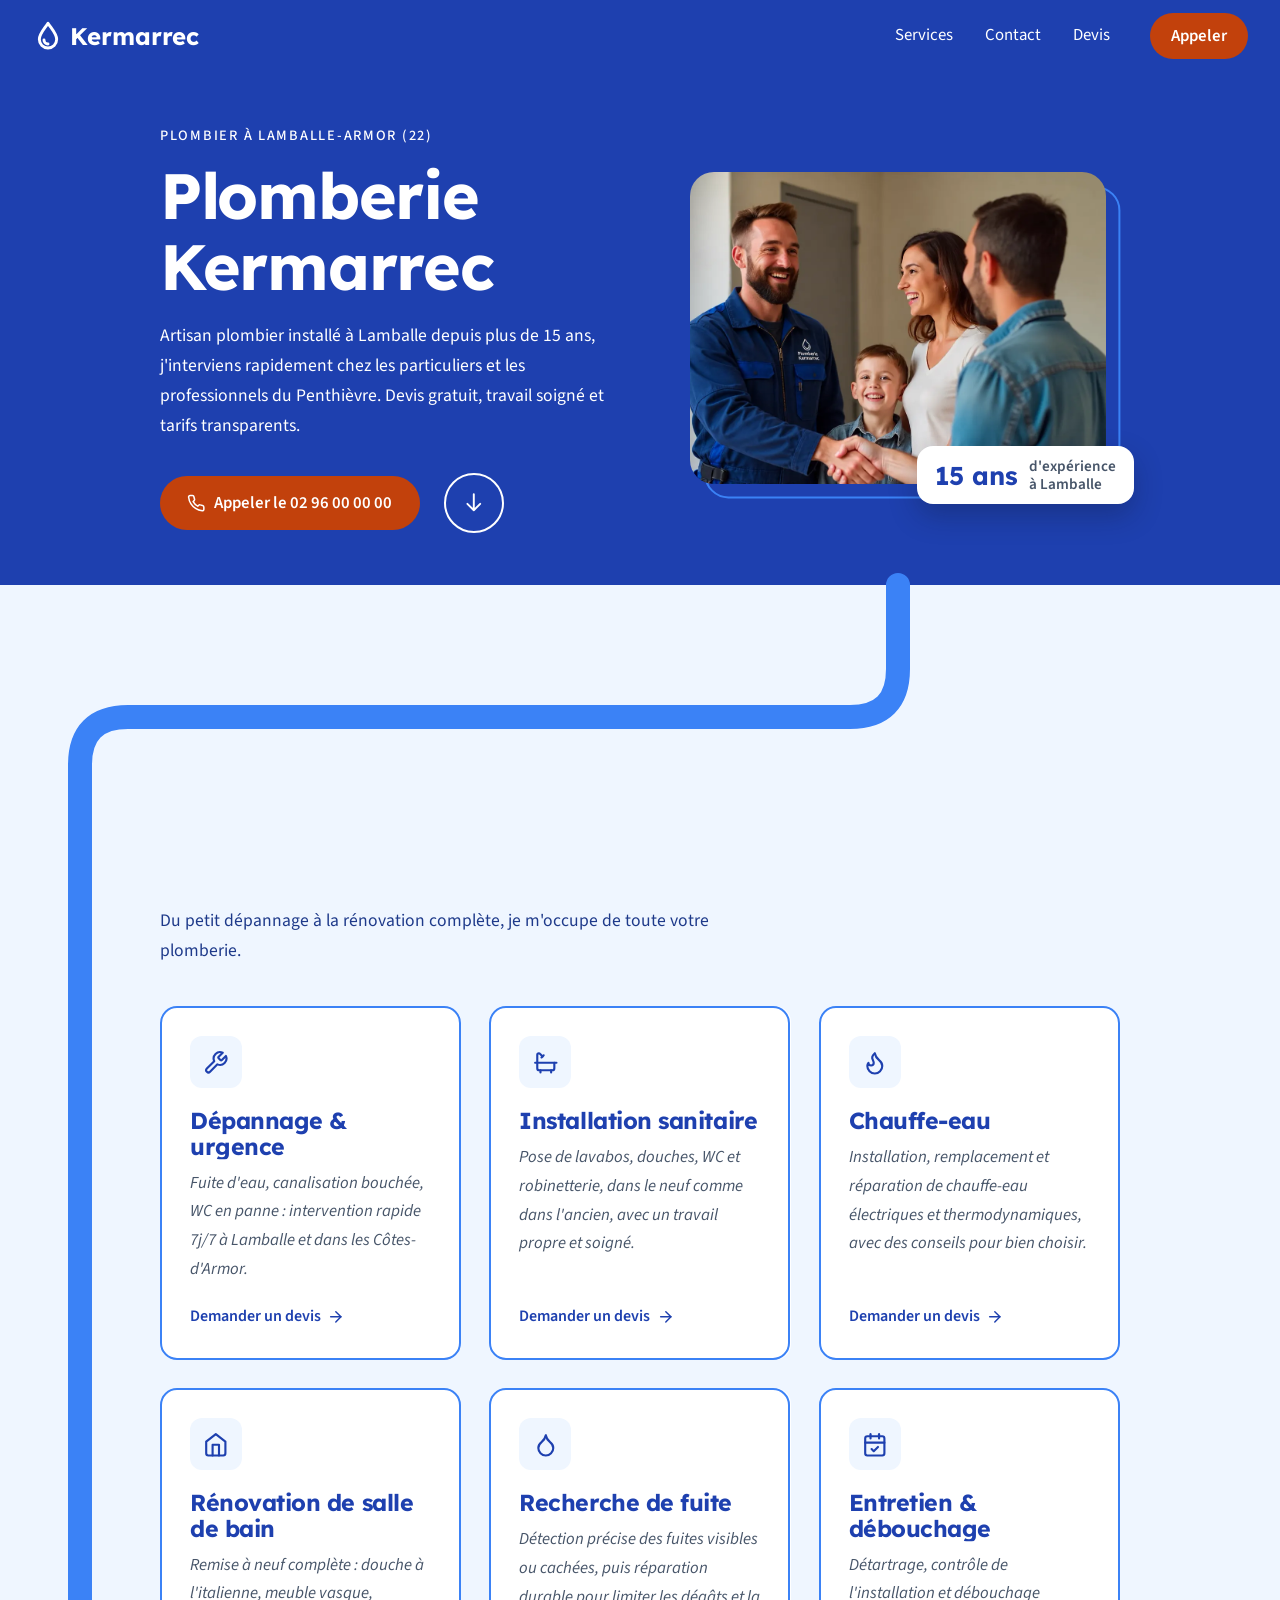
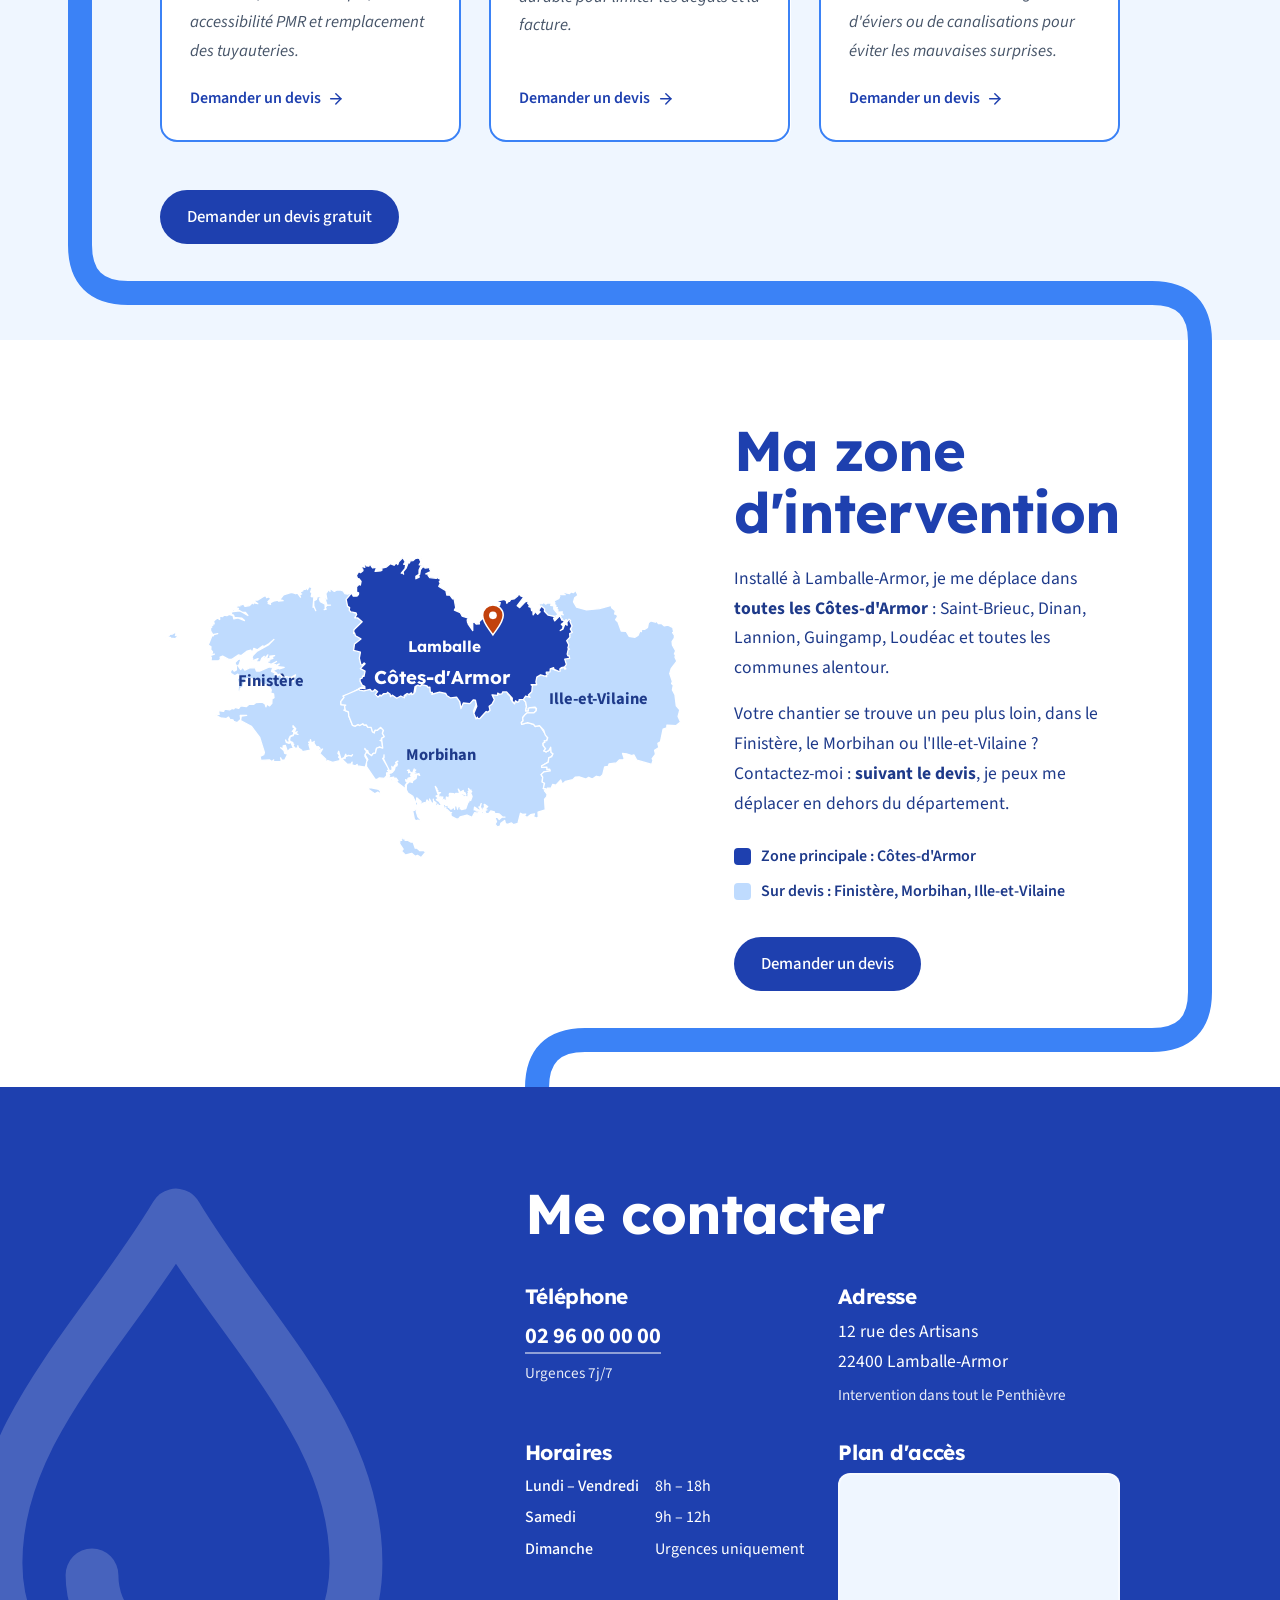
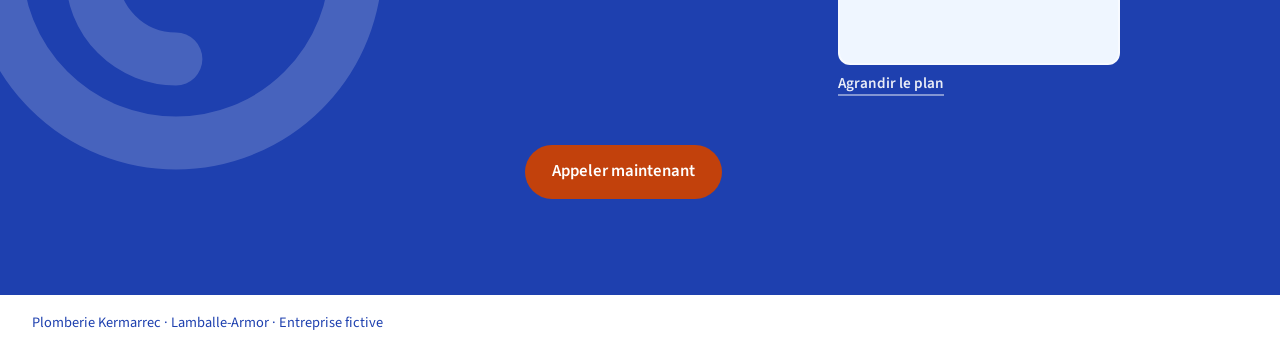
==== index.html @ 1a2b1b9b "Six services de plomberie avec icônes et icône téléphone sur le bouton d'appel - Cartes : icône, tit" ====
<!DOCTYPE html>
<html lang="fr">
<head>
  <meta charset="UTF-8">
  <meta name="viewport" content="width=device-width, initial-scale=1.0">
  <title>Plomberie Kermarrec – Plombier à Lamballe</title>
  <meta name="description" content="Plomberie Kermarrec, votre plombier à Lamballe : dépannage, installation sanitaire et chauffe-eau.">
  <link rel="preconnect" href="https://fonts.googleapis.com">
  <link rel="preconnect" href="https://fonts.gstatic.com" crossorigin>
  <link rel="stylesheet" href="https://fonts.googleapis.com/css2?family=Lexend:wght@500;600;700&family=Source+Sans+3:ital,wght@0,400;0,500;0,600;0,700;1,400&display=swap">
  <link rel="stylesheet" href="style.css">
  <script src="script.js" defer></script>
</head>
<body>
  <header class="topbar">
    <a class="brand" href="#top" aria-label="Plomberie Kermarrec, retour en haut">
      <svg class="brand__icon" viewBox="0 0 24 24" aria-hidden="true">
        <path d="M12 2.5C9 7 5.5 10.5 5.5 14.5a6.5 6.5 0 0 0 13 0C18.5 10.5 15 7 12 2.5Z"/>
        <path d="M9 15a3 3 0 0 0 3 3"/>
      </svg>
      Kermarrec
    </a>
    <nav class="topbar__nav" aria-label="Navigation principale">
      <a href="#services">Services</a>
      <a href="#contact">Contact</a>
      <a href="devis.html">Devis</a>
    </nav>
    <a class="pill pill--cta topbar__cta" href="tel:+33296000000">Appeler</a>
  </header>

  <section class="hero" id="top">
    <div class="hero__inner">
      <div class="hero__content">
        <p class="hero__tag">Plombier à Lamballe-Armor (22)</p>
        <h1>Plomberie Kermarrec</h1>
        <p class="hero__intro">
          Artisan plombier installé à Lamballe depuis plus de 15 ans, j'interviens
          rapidement chez les particuliers et les professionnels du Penthièvre.
          Devis gratuit, travail soigné et tarifs transparents.
        </p>
        <div class="hero__actions">
          <a class="pill pill--cta pill--icon" href="tel:+33296000000"><svg viewBox="0 0 24 24" aria-hidden="true"><path d="M22 16.9v3a2 2 0 0 1-2.2 2 19.8 19.8 0 0 1-8.6-3.1 19.5 19.5 0 0 1-6-6A19.8 19.8 0 0 1 2.1 4.2 2 2 0 0 1 4.1 2h3a2 2 0 0 1 2 1.7c.1 1 .4 1.9.7 2.8a2 2 0 0 1-.5 2.1L8 9.9a16 16 0 0 0 6 6l1.3-1.3a2 2 0 0 1 2.1-.4c.9.3 1.8.6 2.8.7a2 2 0 0 1 1.7 2Z"/></svg>Appeler le 02 96 00 00 00</a>
          <a class="hero__arrow" href="#services" aria-label="Voir mes services">
            <svg viewBox="0 0 24 24" aria-hidden="true"><path d="M12 4v15M6 13l6 6 6-6"/></svg>
          </a>
        </div>
      </div>
      <figure class="hero__photo">
        <picture>
          <source srcset="images/plombier-clients.webp" type="image/webp">
          <img src="images/plombier-clients.jpg" width="1200" height="808"
               alt="Le plombier de Plomberie Kermarrec serre la main d'un client, entouré de sa famille souriante">
        </picture>
        <figcaption class="hero__badge">
          <strong>15 ans</strong>
          <span>d'expérience<br>à Lamballe</span>
        </figcaption>
      </figure>
    </div>
  </section>

  <main>
    <section class="services" id="services">
      <svg class="pipe" viewBox="0 0 960 220" aria-hidden="true">
        <path d="M800 0 V120 Q800 170 750 170 H190 Q140 170 140 220"/>
      </svg>
      <div class="services__inner">
        <h2>Mes services</h2>
        <p class="services__intro">
          Du petit dépannage à la rénovation complète, je m'occupe de toute votre plomberie.
        </p>
        <ul class="services__list">
          <li class="card">
            <span class="card__icon"><svg viewBox="0 0 24 24" aria-hidden="true"><path d="M14.7 6.3a1 1 0 0 0 0 1.4l1.6 1.6a1 1 0 0 0 1.4 0l3.77-3.77a6 6 0 0 1-7.94 7.94l-6.91 6.91a2.12 2.12 0 0 1-3-3l6.91-6.91a6 6 0 0 1 7.94-7.94l-3.76 3.76z"/></svg></span>
            <h3>Dépannage &amp; urgence</h3>
            <p>Fuite d'eau, canalisation bouchée, WC en panne : intervention rapide 7j/7 à Lamballe et dans les Côtes-d'Armor.</p>
            <a class="card__link" href="devis.html" aria-label="Demander un devis pour : Dépannage &amp; urgence">Demander un devis <svg viewBox="0 0 24 24" aria-hidden="true"><path d="M5 12h14"/><path d="m12 5 7 7-7 7"/></svg></a>
          </li>
          <li class="card">
            <span class="card__icon"><svg viewBox="0 0 24 24" aria-hidden="true"><path d="M9 6 6.5 3.5a1.5 1.5 0 0 0-1-.5C4.68 3 4 3.68 4 4.5V17a2 2 0 0 0 2 2h12a2 2 0 0 0 2-2v-5"/><path d="M10 5 8 7"/><path d="M2 12h20"/><path d="M7 19v2"/><path d="M17 19v2"/></svg></span>
            <h3>Installation sanitaire</h3>
            <p>Pose de lavabos, douches, WC et robinetterie, dans le neuf comme dans l'ancien, avec un travail propre et soigné.</p>
            <a class="card__link" href="devis.html" aria-label="Demander un devis pour : Installation sanitaire">Demander un devis <svg viewBox="0 0 24 24" aria-hidden="true"><path d="M5 12h14"/><path d="m12 5 7 7-7 7"/></svg></a>
          </li>
          <li class="card">
            <span class="card__icon"><svg viewBox="0 0 24 24" aria-hidden="true"><path d="M8.5 14.5A2.5 2.5 0 0 0 11 12c0-1.38-.5-2-1-3-1.07-2.14-.22-4.05 2-6 .5 2.5 2 4.9 4 6.5 2 1.6 3 3.5 3 5.5a7 7 0 1 1-14 0c0-1.15.43-2.29 1-3a2.5 2.5 0 0 0 2.5 2.5z"/></svg></span>
            <h3>Chauffe-eau</h3>
            <p>Installation, remplacement et réparation de chauffe-eau électriques et thermodynamiques, avec des conseils pour bien choisir.</p>
            <a class="card__link" href="devis.html" aria-label="Demander un devis pour : Chauffe-eau">Demander un devis <svg viewBox="0 0 24 24" aria-hidden="true"><path d="M5 12h14"/><path d="m12 5 7 7-7 7"/></svg></a>
          </li>
          <li class="card">
            <span class="card__icon"><svg viewBox="0 0 24 24" aria-hidden="true"><path d="m3 9 9-7 9 7v11a2 2 0 0 1-2 2H5a2 2 0 0 1-2-2z"/><path d="M9 22V12h6v10"/></svg></span>
            <h3>Rénovation de salle de bain</h3>
            <p>Remise à neuf complète : douche à l'italienne, meuble vasque, accessibilité PMR et remplacement des tuyauteries.</p>
            <a class="card__link" href="devis.html" aria-label="Demander un devis pour : Rénovation de salle de bain">Demander un devis <svg viewBox="0 0 24 24" aria-hidden="true"><path d="M5 12h14"/><path d="m12 5 7 7-7 7"/></svg></a>
          </li>
          <li class="card">
            <span class="card__icon"><svg viewBox="0 0 24 24" aria-hidden="true"><path d="M12 22a7 7 0 0 0 7-7c0-2-1-3.9-3-5.5s-3.5-4-4-6.5c-.5 2.5-2 4.9-4 6.5C6 11.1 5 13 5 15a7 7 0 0 0 7 7z"/></svg></span>
            <h3>Recherche de fuite</h3>
            <p>Détection précise des fuites visibles ou cachées, puis réparation durable pour limiter les dégâts et la facture.</p>
            <a class="card__link" href="devis.html" aria-label="Demander un devis pour : Recherche de fuite">Demander un devis <svg viewBox="0 0 24 24" aria-hidden="true"><path d="M5 12h14"/><path d="m12 5 7 7-7 7"/></svg></a>
          </li>
          <li class="card">
            <span class="card__icon"><svg viewBox="0 0 24 24" aria-hidden="true"><rect x="3" y="4" width="18" height="18" rx="2"/><path d="M8 2v4"/><path d="M16 2v4"/><path d="M3 10h18"/><path d="m9 16 2 2 4-4"/></svg></span>
            <h3>Entretien &amp; débouchage</h3>
            <p>Détartrage, contrôle de l'installation et débouchage d'éviers ou de canalisations pour éviter les mauvaises surprises.</p>
            <a class="card__link" href="devis.html" aria-label="Demander un devis pour : Entretien &amp; débouchage">Demander un devis <svg viewBox="0 0 24 24" aria-hidden="true"><path d="M5 12h14"/><path d="m12 5 7 7-7 7"/></svg></a>
          </li>
        </ul>
        <a class="pill pill--blue" href="devis.html">Demander un devis gratuit</a>
      </div>
    </section>

    <section class="zone" id="zone">
      <div class="zone__inner">
        <div class="zone__text">
          <h2>Ma zone d'intervention</h2>
          <p>
            Installé à Lamballe-Armor, je me déplace dans <strong>toutes les Côtes-d'Armor</strong> :
            Saint-Brieuc, Dinan, Lannion, Guingamp, Loudéac et toutes les communes alentour.
          </p>
          <p>
            Votre chantier se trouve un peu plus loin, dans le Finistère, le Morbihan ou
            l'Ille-et-Vilaine ? Contactez-moi : <strong>suivant le devis</strong>, je peux me déplacer
            en dehors du département.
          </p>
          <ul class="zone__legend">
            <li><span class="zone__swatch zone__swatch--main" aria-hidden="true"></span>Zone principale : Côtes-d'Armor</li>
            <li><span class="zone__swatch zone__swatch--quote" aria-hidden="true"></span>Sur devis : Finistère, Morbihan, Ille-et-Vilaine</li>
          </ul>
          <a class="pill pill--blue" href="devis.html">Demander un devis</a>
        </div>

        <!-- Contours : IGN ADMIN EXPRESS via france-geojson (Licence Ouverte), simplifiés -->
        <svg class="zone__map" viewBox="0 0 1020 609" role="img" aria-labelledby="zone-map-title">
          <title id="zone-map-title">Carte de la Bretagne : les Côtes-d'Armor, zone d'intervention principale, sont mises en avant ; Lamballe est indiquée.</title>
          <path class="zone__dep zone__dep--29" d="M369.1,97.7L367.5,100.7L370.3,113.0L374.1,115.4L373.6,120.6L376.4,123.6L386.2,125.4L387.3,128.5L383.8,134.7L387.9,136.2L390.4,134.3L397.7,142.0L382.3,157.0L381.6,163.7L383.4,163.2L385.1,168.5L395.4,174.4L383.3,183.9L381.6,196.0L394.5,199.4L392.4,210.7L395.3,222.6L397.8,223.8L401.5,219.6L403.2,221.2L394.4,230.3L403.2,235.0L401.2,245.0L399.0,244.1L397.4,248.6L394.1,249.1L393.7,254.0L398.1,262.0L402.6,263.6L403.0,268.2L391.5,268.0L370.9,280.1L355.4,285.3L357.1,287.7L350.8,296.1L351.2,301.9L360.4,303.0L358.1,305.5L359.5,312.0L357.1,312.7L365.6,315.9L366.2,323.4L373.7,342.3L378.6,343.6L384.2,340.5L387.3,342.6L393.5,339.1L396.5,341.9L400.2,341.1L402.9,345.6L409.7,346.1L412.2,354.4L415.6,356.7L417.1,351.7L421.1,352.0L428.3,346.0L433.6,352.1L431.5,357.6L435.1,363.7L433.6,366.8L429.8,367.5L430.5,371.1L427.3,371.3L430.6,372.5L432.2,386.5L425.9,384.5L420.2,386.6L418.0,396.3L413.7,396.7L411.4,400.7L404.8,398.0L403.0,391.8L397.5,389.0L397.5,386.8L401.0,393.6L397.5,401.8L402.5,410.0L398.3,423.1L383.0,421.0L382.5,418.0L379.2,420.7L372.3,418.8L372.8,413.7L370.8,417.1L363.8,418.0L353.7,408.4L357.3,404.8L359.0,406.6L359.9,402.7L366.1,400.7L371.4,402.0L373.5,399.3L370.9,401.6L365.8,400.3L361.5,402.3L360.3,398.3L358.1,404.2L351.3,408.3L346.6,392.5L345.2,396.6L348.1,400.0L346.6,404.3L349.2,406.2L349.0,410.5L334.8,414.2L325.6,410.4L321.4,413.4L321.7,408.1L310.1,396.6L315.4,388.1L308.5,391.3L306.0,389.1L310.5,386.9L307.4,383.5L303.3,383.9L298.6,376.7L299.2,373.2L297.6,375.4L293.0,375.2L292.0,369.8L291.1,375.2L288.3,374.8L291.2,377.2L288.9,379.5L292.0,390.1L276.8,393.4L272.7,389.2L265.1,387.1L275.1,390.8L268.6,386.1L267.3,381.8L267.5,385.7L262.4,386.9L258.0,381.8L259.5,379.0L256.1,376.4L257.8,375.8L252.4,373.4L251.4,369.9L252.8,363.9L258.3,362.2L259.9,358.0L267.6,359.7L263.5,358.3L266.2,354.6L259.9,357.8L263.4,348.9L258.1,343.0L258.1,345.9L262.0,347.7L256.8,354.0L259.2,354.3L259.6,360.0L252.3,363.7L249.9,369.4L251.2,374.2L246.3,374.9L243.7,370.7L245.0,375.2L250.5,377.2L252.4,374.7L254.8,376.9L259.0,387.1L252.3,388.0L245.3,395.2L246.4,390.6L243.1,380.9L239.0,381.9L238.5,388.3L234.2,385.6L240.5,390.9L242.0,396.5L247.9,398.1L242.1,409.5L236.1,409.5L233.9,405.2L235.5,410.9L233.3,412.5L219.3,412.8L220.5,409.3L217.2,412.5L212.1,409.2L195.7,410.3L194.2,402.3L201.1,399.1L202.6,395.0L193.5,365.7L177.1,343.9L156.3,332.7L157.7,324.3L168.1,323.0L155.6,323.1L156.6,330.8L149.5,337.0L142.9,334.6L141.7,331.6L135.5,330.5L133.0,326.3L128.8,329.0L117.4,327.5L106.9,322.2L114.8,321.0L113.3,313.6L123.6,315.1L125.2,310.6L135.7,312.1L139.7,309.4L143.1,310.2L145.5,307.1L152.7,309.3L156.4,304.3L167.8,305.7L173.5,300.9L181.5,301.6L185.6,298.2L198.6,297.3L203.8,300.5L205.6,306.3L207.0,300.8L212.7,304.5L217.0,299.6L217.3,291.1L221.2,288.5L220.3,281.0L214.8,279.5L215.9,273.2L209.8,263.0L197.0,262.5L194.8,257.6L183.3,253.7L180.0,255.5L181.6,253.5L174.0,250.1L164.8,253.3L166.4,257.3L162.5,260.4L160.9,267.2L155.5,271.4L155.0,275.9L151.3,275.3L152.6,261.3L150.4,253.4L147.9,252.9L154.3,249.7L154.7,246.5L151.1,242.9L145.2,246.0L137.9,241.9L135.3,245.0L137.3,238.1L133.9,235.0L138.2,235.3L140.6,232.8L143.9,237.1L148.3,234.6L148.2,226.6L145.2,221.0L151.8,214.2L157.4,213.0L153.6,224.6L150.8,226.0L156.6,233.9L165.4,224.0L160.9,229.8L164.6,235.0L174.7,230.1L184.8,230.6L187.1,236.8L193.0,237.1L212.0,229.0L220.4,229.5L222.1,233.7L218.0,232.1L216.4,237.4L224.5,241.3L221.9,243.6L224.7,242.8L227.3,246.3L233.7,243.2L235.9,249.1L235.2,247.4L247.4,248.1L253.6,251.2L258.9,248.2L258.1,257.7L263.0,244.2L253.8,249.3L236.9,246.6L233.9,242.2L228.1,244.6L226.2,240.7L218.7,236.1L229.7,231.1L231.7,232.6L241.0,229.8L228.6,228.2L228.0,225.3L231.5,223.1L227.0,224.8L226.5,228.4L224.4,224.6L218.1,223.5L226.1,218.3L215.4,223.9L211.4,221.8L205.7,223.3L209.3,219.8L208.2,218.3L213.1,216.9L209.4,215.4L217.6,212.7L219.1,211.8L215.5,209.8L222.3,206.9L213.2,207.9L213.8,211.8L206.4,214.0L209.2,205.5L202.5,212.7L200.2,211.7L202.4,208.2L197.6,211.8L194.8,218.8L185.8,219.3L190.2,212.7L175.6,218.2L179.9,213.1L178.5,210.1L180.5,206.3L187.7,198.8L211.2,185.5L221.0,175.4L210.3,184.6L202.3,189.2L199.0,188.2L189.1,195.5L182.0,192.7L180.4,198.1L176.5,198.4L176.2,196.3L169.1,198.1L157.2,207.1L152.5,205.5L138.9,214.3L134.2,214.4L121.5,207.9L116.7,209.8L117.3,214.0L114.0,216.9L98.9,217.1L99.7,210.8L97.2,206.8L105.6,204.2L95.8,205.8L96.0,203.9L99.9,204.5L102.0,199.7L98.4,195.5L98.9,189.8L93.6,186.4L101.1,167.5L103.1,168.6L104.5,166.0L112.0,164.3L102.4,166.2L98.4,159.5L97.9,153.7L100.6,151.4L98.0,149.5L102.7,147.8L102.6,142.9L105.1,145.3L103.9,139.5L111.2,133.9L115.8,136.8L115.7,130.0L121.5,131.1L123.9,128.5L129.7,129.3L134.2,126.8L141.8,129.5L143.3,135.7L151.4,133.7L163.9,138.8L158.9,134.3L144.3,132.8L142.7,128.5L138.0,127.0L141.4,116.2L144.5,118.4L142.1,121.6L154.7,119.8L170.5,129.0L165.4,122.8L160.5,123.2L150.6,117.7L152.2,115.1L148.7,115.9L149.4,109.9L155.1,110.3L154.6,105.9L157.9,108.6L161.9,106.7L164.9,111.5L173.7,109.7L179.6,104.1L181.2,106.3L181.4,104.0L189.8,106.1L180.6,99.3L190.0,99.0L201.6,91.4L206.5,91.1L206.7,94.5L210.7,92.8L215.2,96.7L209.3,102.3L211.7,103.3L209.8,105.4L214.5,107.3L213.5,104.5L219.9,101.2L232.1,98.9L229.8,101.2L238.9,100.2L232.6,98.1L239.6,89.1L255.1,84.0L263.5,86.8L266.8,85.4L272.6,93.4L270.4,88.9L274.9,87.3L272.7,87.4L272.7,82.6L276.8,81.4L278.1,77.8L282.6,78.3L284.8,73.3L286.2,78.6L289.1,73.1L294.9,74.9L292.3,83.2L294.9,85.9L293.4,92.2L298.6,92.8L297.0,113.0L298.9,112.7L302.2,119.6L298.4,110.7L298.3,100.9L303.4,98.1L305.4,91.7L312.9,93.4L309.2,97.1L311.3,102.3L320.2,107.3L320.8,115.8L318.5,117.7L322.5,116.7L320.5,113.9L323.8,109.4L330.9,108.8L323.9,108.6L319.3,93.6L321.5,92.4L323.7,97.3L321.8,86.7L327.5,78.5L329.9,82.4L329.9,76.2L338.2,82.3L343.2,79.5L351.0,79.6L355.1,81.1L358.9,86.5L364.0,87.7L373.0,84.3L370.2,89.2L373.9,92.5L369.1,97.7ZM19.1,178.6L15.6,177.6L21.7,173.5L20.1,171.3L10.0,172.9L18.0,168.0L18.1,165.7L24.3,165.1L27.9,162.0L31.8,164.1L29.8,167.5L35.5,169.7L28.8,174.1L24.7,173.3L19.1,178.6Z"/>
          <path class="zone__dep zone__dep--56" d="M426.7,474.9L422.5,471.8L416.8,474.9L404.9,466.6L404.7,463.5L407.6,462.8L424.7,466.6L428.3,470.5L426.7,474.9ZM471.8,582.5L465.0,572.1L465.3,565.1L469.0,565.3L467.5,563.8L469.6,559.3L471.9,562.3L475.6,562.2L475.7,565.5L480.3,564.9L487.3,568.8L490.8,567.6L495.3,580.6L498.9,580.6L504.5,585.5L510.8,584.7L515.4,588.1L506.6,598.9L499.6,594.6L495.1,596.2L488.3,590.5L476.0,593.9L468.7,586.2L471.8,582.5ZM392.0,269.5L398.9,272.4L412.8,269.4L415.0,272.5L419.1,272.6L422.7,270.1L426.8,273.6L422.6,278.0L423.1,280.5L427.7,284.1L431.4,280.0L433.5,281.9L437.9,277.5L444.1,277.2L445.5,274.9L450.5,278.6L451.2,282.9L454.4,280.3L462.9,286.1L470.5,281.9L477.2,285.2L476.9,280.9L482.5,277.2L486.4,279.3L490.6,276.0L491.3,279.4L495.1,277.5L497.4,264.2L502.5,261.4L507.0,263.5L510.0,260.4L519.9,262.9L522.0,265.9L525.3,265.1L526.1,274.5L530.0,275.0L529.0,278.6L543.5,274.7L555.2,277.2L557.5,281.5L564.6,285.6L575.6,283.9L581.8,293.1L583.9,305.6L588.3,295.1L600.7,296.2L607.4,289.1L611.1,289.6L613.7,301.4L608.2,314.2L612.4,325.1L615.0,321.7L614.9,324.1L619.1,324.7L631.4,311.2L634.4,312.5L638.6,309.0L637.0,301.4L642.2,297.5L646.8,288.9L641.7,280.2L653.1,280.6L653.1,276.6L657.0,278.9L661.5,277.5L662.4,274.2L672.8,276.1L674.6,281.1L680.6,286.1L680.3,290.9L684.7,296.6L686.7,291.0L689.8,293.7L693.5,292.2L694.8,287.8L702.5,288.7L709.5,297.2L711.2,306.0L709.3,314.1L714.6,314.0L714.2,309.4L718.1,307.6L729.8,308.3L730.0,313.9L725.6,317.9L712.7,317.8L708.0,321.9L703.6,327.4L704.6,333.4L701.2,336.6L701.7,340.1L713.4,337.1L725.0,340.3L728.3,344.4L736.4,342.8L738.2,344.6L752.3,366.3L750.4,372.0L745.6,372.5L746.9,374.7L743.2,376.9L743.6,381.5L748.2,387.2L744.8,391.9L749.2,393.8L754.7,390.7L758.1,384.6L758.9,394.9L762.6,397.4L760.0,402.9L754.3,405.4L753.4,413.6L740.3,421.0L740.8,423.8L750.8,423.1L750.9,427.8L756.3,427.3L757.3,430.7L745.0,432.5L739.5,437.8L742.6,442.5L741.6,452.2L746.2,454.5L743.8,464.9L748.0,465.0L746.4,469.5L751.0,475.7L750.5,480.7L746.2,485.5L747.5,506.2L733.5,510.5L734.0,519.8L731.5,522.4L724.8,519.7L726.6,514.0L719.1,515.5L712.1,520.8L707.0,517.9L709.6,514.3L703.3,515.0L699.5,512.7L694.5,532.6L685.9,535.0L682.1,531.5L674.4,534.5L670.2,532.6L668.8,526.8L661.4,532.3L660.2,537.3L654.9,539.8L650.0,533.7L653.0,529.0L649.9,521.1L654.7,520.2L658.0,524.8L662.9,520.4L669.4,520.2L664.4,519.9L658.3,514.2L649.5,513.2L648.9,510.1L641.8,508.3L637.3,513.9L627.1,512.1L618.2,516.8L620.1,513.4L623.0,515.2L623.8,508.6L631.7,510.5L628.8,507.8L634.3,506.1L630.3,505.4L635.8,499.7L633.4,498.2L631.3,500.3L632.1,497.1L629.1,495.4L630.0,502.8L626.9,502.9L628.0,504.9L624.8,507.2L621.3,499.7L623.3,494.0L621.3,501.2L618.8,500.5L621.9,505.0L619.6,507.4L610.3,500.9L609.6,506.4L612.4,505.2L613.2,508.0L620.8,509.3L618.8,512.4L619.1,509.7L616.2,512.7L610.3,511.7L606.2,519.7L607.7,521.5L595.7,516.2L582.4,520.0L578.9,524.2L573.7,523.3L565.2,518.9L564.1,512.0L565.9,511.5L563.4,511.7L556.4,504.8L552.3,506.0L554.7,501.9L550.8,503.5L548.4,501.2L551.1,500.5L549.4,498.3L551.3,495.6L553.8,495.5L554.5,498.5L558.4,495.3L558.6,498.7L560.6,497.8L559.4,501.3L563.2,500.1L562.3,503.3L564.5,505.1L566.4,504.1L565.1,501.6L568.0,502.6L570.8,500.3L571.7,505.3L571.5,498.0L575.8,498.2L577.4,504.9L577.5,501.3L580.4,499.4L582.9,501.0L582.4,504.3L586.0,504.3L585.4,502.8L585.3,505.5L593.3,503.7L598.3,489.7L597.2,486.7L599.0,490.9L600.2,486.7L602.0,485.8L602.7,488.0L604.0,484.5L605.6,480.2L602.8,473.3L604.9,470.8L601.0,470.5L603.7,468.1L601.7,468.8L598.6,464.6L600.0,469.5L597.8,470.8L601.0,474.0L598.5,472.8L597.5,475.0L601.3,475.5L602.7,478.6L597.4,477.0L598.6,481.6L601.0,481.3L596.5,485.8L596.5,481.1L592.6,480.3L593.9,482.7L582.7,475.4L583.4,473.1L593.5,477.5L591.5,472.3L589.4,474.2L588.3,468.5L582.7,472.1L578.8,465.9L581.5,474.6L574.5,474.1L569.1,477.6L569.5,474.8L562.2,474.2L561.1,476.0L563.7,477.3L560.8,479.6L563.2,481.7L561.8,483.4L555.6,481.3L555.5,491.6L554.2,487.8L550.9,487.9L551.2,485.3L548.8,488.6L547.0,487.3L548.7,481.2L546.6,485.1L545.1,480.1L544.2,487.4L540.8,478.6L541.2,474.4L544.3,472.7L538.9,472.2L539.1,468.2L536.5,467.9L537.6,465.6L534.2,460.7L540.2,477.8L535.6,479.4L540.0,483.2L536.2,486.4L541.6,489.7L546.7,497.9L540.6,498.1L539.2,495.2L537.9,499.1L534.7,497.1L535.7,492.4L530.9,489.3L530.3,485.6L531.6,494.2L530.2,492.4L527.8,494.5L523.0,485.1L524.3,494.1L518.1,486.8L515.7,493.3L512.9,492.2L505.8,495.4L503.1,491.2L506.6,491.6L506.5,489.8L498.1,482.8L497.5,491.3L500.9,491.1L496.6,501.4L497.5,510.5L500.4,519.8L509.3,529.3L500.4,526.2L496.7,527.6L493.6,524.5L490.2,507.8L493.8,507.1L496.3,501.8L495.0,489.6L490.5,479.7L481.0,473.5L477.8,467.0L478.2,456.9L483.9,451.3L489.6,453.1L490.4,449.6L496.8,445.3L491.5,446.0L491.3,448.2L488.0,447.0L492.9,444.6L492.8,439.9L497.0,444.5L498.5,436.5L503.9,439.3L502.4,435.7L491.9,439.0L494.1,434.3L496.3,434.5L492.3,433.8L496.2,428.7L493.0,430.4L493.2,426.9L490.1,435.4L483.7,432.0L483.8,429.1L480.2,429.6L482.4,429.2L482.3,434.2L485.6,432.6L487.8,435.7L486.3,439.2L488.7,444.2L486.5,446.3L486.6,443.6L481.7,444.6L480.6,446.9L483.1,448.9L481.1,450.4L476.5,447.4L477.6,451.4L480.6,451.8L475.9,458.5L476.9,465.9L456.1,449.7L445.4,447.6L442.2,450.9L443.5,445.8L445.7,447.3L450.1,445.1L459.6,450.9L461.6,449.4L458.1,444.8L452.3,444.9L453.5,442.5L443.5,444.8L440.3,442.1L443.3,442.9L445.8,440.1L443.6,437.1L445.5,436.2L444.6,433.3L448.3,435.2L447.8,433.0L450.7,433.2L454.8,428.4L457.0,420.0L459.4,421.2L460.5,417.6L458.4,412.8L461.6,411.6L457.2,414.5L459.4,419.4L456.2,418.8L451.8,425.5L449.8,421.9L450.6,428.3L445.5,430.8L433.9,407.8L434.7,399.3L434.8,405.0L432.1,406.3L443.5,426.5L443.8,430.1L441.5,429.5L443.6,430.6L442.6,434.1L439.6,434.3L439.9,440.1L435.0,445.3L425.2,444.2L420.8,447.4L417.2,446.5L400.7,422.1L400.7,413.4L403.3,408.4L397.8,399.0L403.0,391.8L402.4,395.1L410.7,401.0L413.7,396.7L418.0,396.3L420.2,386.6L425.9,384.5L432.2,386.5L430.6,372.5L427.3,371.3L430.5,371.1L429.8,367.5L435.1,364.1L431.5,357.6L433.6,352.1L428.3,346.0L421.1,352.0L417.1,351.7L415.6,356.7L412.2,354.4L409.7,346.1L402.9,345.6L400.2,341.1L396.5,341.9L393.5,339.1L387.3,342.6L384.2,340.5L378.6,343.6L373.7,342.3L366.2,323.4L365.6,315.9L357.1,312.7L359.5,312.0L358.1,305.5L360.4,303.0L351.2,301.9L350.8,296.1L357.1,287.7L355.4,285.3L392.0,269.5Z"/>
          <path class="zone__dep zone__dep--35" d="M741.4,117.5L734.8,106.5L741.8,106.2L744.2,103.3L748.3,106.9L752.7,104.3L759.9,105.4L758.0,109.2L764.1,110.5L764.1,116.5L772.8,127.2L768.2,129.8L769.7,131.4L760.6,140.4L758.4,135.9L760.5,132.1L748.3,129.7L741.1,122.3L741.4,117.5ZM784.0,141.4L778.8,142.2L780.3,135.1L776.8,134.8L777.8,130.8L774.5,124.8L782.4,127.7L779.7,124.8L780.7,122.0L771.8,122.5L772.1,117.8L768.5,119.8L771.1,113.6L767.7,114.1L768.1,109.3L764.0,106.8L766.5,104.7L764.4,100.9L774.1,95.7L775.7,91.7L774.2,88.6L786.4,88.7L781.2,86.3L786.4,84.9L786.6,82.0L787.7,85.0L794.5,86.5L798.0,83.2L801.8,84.7L808.9,78.6L807.7,83.1L811.2,90.0L804.7,94.7L802.4,102.5L808.4,112.8L827.7,118.3L852.8,115.5L875.4,109.5L876.6,114.0L883.6,119.6L882.2,126.2L885.9,126.7L888.0,131.3L884.2,137.2L888.7,141.7L895.0,159.3L904.7,160.0L910.1,169.3L921.7,171.4L928.0,167.1L931.5,158.7L934.1,160.4L934.4,156.1L940.9,155.8L946.0,152.3L947.8,143.1L952.2,139.7L961.1,142.1L963.7,140.1L967.1,145.0L972.6,144.2L978.2,149.1L985.6,147.6L997.5,153.5L995.2,154.6L996.9,160.7L994.7,162.1L998.3,167.4L998.0,173.1L993.6,179.5L994.4,186.7L1000.7,197.6L998.1,203.7L1000.4,204.9L999.3,210.2L1002.9,217.8L991.9,232.0L989.1,241.7L994.3,257.3L992.7,261.0L996.0,264.5L994.3,273.3L999.2,282.5L1001.8,304.2L1008.6,312.3L1005.3,324.8L1010.0,335.7L1001.6,342.6L983.6,341.8L983.4,347.3L976.2,349.5L971.1,374.2L966.1,377.2L968.0,385.2L959.7,390.6L961.5,398.3L955.0,406.7L956.6,410.3L954.2,418.0L925.3,409.9L919.5,399.5L915.5,400.7L905.2,397.5L897.5,396.8L900.7,406.2L899.1,408.9L891.8,409.1L885.6,415.1L871.6,416.9L869.7,421.6L862.8,422.8L859.1,437.8L854.4,442.5L846.7,441.0L838.8,446.5L831.7,443.2L826.7,446.5L813.2,442.0L805.7,442.9L800.9,447.6L786.8,450.7L780.8,456.4L777.6,448.1L768.2,458.2L761.9,456.9L758.9,464.2L751.7,464.0L747.8,470.8L746.0,468.3L748.6,467.8L748.0,465.0L743.8,464.9L746.2,454.5L741.6,452.2L742.6,442.5L739.5,437.8L745.0,432.5L757.3,430.7L756.3,427.3L750.9,427.8L750.8,423.1L740.8,423.8L740.3,421.0L753.4,413.6L754.3,405.4L760.0,402.9L762.6,397.4L758.9,394.9L758.1,384.6L754.7,390.7L749.2,393.8L744.8,391.9L748.2,387.2L743.6,381.5L743.2,376.9L746.9,374.7L745.6,372.5L750.4,372.0L752.3,366.3L747.7,361.2L744.5,351.6L736.4,342.8L728.3,344.4L725.0,340.3L713.4,337.1L701.7,340.1L701.2,336.6L704.6,333.4L703.6,327.4L708.0,321.9L712.7,317.8L725.6,317.9L730.0,313.9L730.5,309.3L727.5,306.8L718.1,307.6L714.2,309.4L714.6,314.0L709.3,314.1L711.2,306.0L709.5,297.2L701.7,287.3L705.6,282.0L714.2,284.4L711.0,280.1L717.3,273.8L718.4,262.8L716.0,260.7L726.6,260.7L725.1,255.2L726.8,246.4L733.9,242.1L745.5,245.6L744.4,243.5L748.1,240.1L744.8,239.8L744.6,237.1L751.8,236.4L752.1,230.7L758.4,228.7L759.4,231.7L768.0,235.5L770.8,235.1L770.2,231.1L773.0,228.5L777.4,227.4L779.2,231.1L781.5,230.6L779.1,226.9L782.5,222.4L779.4,212.5L788.6,211.0L787.6,206.0L785.2,206.2L784.0,203.0L786.0,194.3L788.3,193.6L785.2,191.6L786.9,185.5L783.1,177.6L789.2,171.4L788.7,164.3L793.4,162.1L790.0,155.9L793.1,150.1L789.2,141.7L790.3,139.6L787.9,137.0L784.0,141.4Z"/>
          <path class="zone__dep zone__dep--22" d="M741.4,117.5L741.1,122.3L748.3,129.7L760.5,132.1L758.4,135.9L760.6,140.4L770.4,130.5L774.0,139.0L777.7,139.4L778.1,142.9L773.1,147.0L776.2,149.6L775.6,155.2L771.0,158.5L775.8,156.0L779.9,145.9L783.9,148.5L783.3,143.1L787.5,137.2L790.3,139.6L789.2,141.7L793.1,150.1L790.0,155.9L793.4,162.1L788.7,164.3L789.2,171.4L783.1,177.6L786.9,185.5L785.2,191.6L788.3,193.6L786.0,194.3L784.0,203.0L785.2,206.2L787.6,206.0L788.6,211.0L779.4,212.5L782.5,222.4L779.1,226.9L781.5,230.6L779.2,231.1L777.4,227.4L773.0,228.5L770.2,231.1L770.8,235.1L768.0,235.5L759.4,231.7L758.4,228.7L752.1,230.7L751.8,236.4L744.6,237.1L744.8,239.8L748.1,240.1L744.4,243.5L745.5,245.6L733.9,242.1L726.8,246.4L725.1,255.2L726.6,260.7L716.0,260.7L718.4,262.8L717.3,273.8L711.0,280.1L714.2,284.4L705.6,282.0L701.7,288.4L693.5,288.7L693.0,292.7L689.8,293.7L686.7,291.0L684.7,296.6L680.3,290.9L680.6,286.1L669.9,274.2L662.4,274.2L661.5,277.5L657.0,278.9L653.1,276.6L653.1,280.6L642.3,279.7L646.8,288.9L642.2,297.5L637.0,301.4L638.6,309.0L634.4,312.5L631.4,311.2L619.1,324.7L614.9,324.1L615.0,321.7L612.4,325.1L608.2,314.2L613.7,301.4L611.1,289.6L607.4,289.1L600.7,296.2L588.3,295.1L583.9,305.6L581.8,293.1L575.6,283.9L564.6,285.6L557.5,281.5L555.2,277.2L543.5,274.7L529.0,278.6L530.0,275.0L526.1,274.5L525.3,265.1L522.0,265.9L519.9,262.9L510.0,260.4L507.0,263.5L502.5,261.4L497.4,264.2L495.1,277.5L491.3,279.4L490.6,276.0L486.4,279.3L482.5,277.2L476.9,280.9L477.2,285.2L470.5,281.9L462.9,286.1L454.4,280.3L451.2,282.9L450.5,278.6L445.5,274.9L444.1,277.2L437.9,277.5L433.5,281.9L431.4,280.0L427.7,284.1L422.6,278.9L426.8,273.6L421.7,269.7L419.1,272.6L415.0,272.5L412.8,269.4L401.1,272.2L393.0,270.8L391.5,268.0L395.4,266.9L403.0,268.2L402.6,263.6L398.1,262.0L393.7,254.0L394.1,249.1L397.4,248.6L399.0,244.1L401.2,245.0L403.2,235.0L394.4,230.3L403.2,221.2L401.5,219.6L397.8,223.8L395.3,222.6L392.4,210.7L394.5,199.4L381.6,196.0L383.3,183.9L395.4,174.4L385.1,168.5L383.4,163.2L381.6,163.7L382.3,157.0L397.7,142.0L389.6,134.8L383.8,134.7L387.3,128.5L386.2,125.4L376.4,123.6L373.4,120.2L374.1,115.4L370.3,113.0L367.6,99.8L377.6,87.8L381.1,93.9L388.0,93.7L390.7,90.8L391.0,87.8L387.2,86.2L387.2,76.1L392.0,71.4L394.3,72.9L395.7,65.9L391.7,60.9L387.1,62.1L388.8,60.1L386.9,54.7L391.4,47.3L394.5,49.6L399.2,45.8L398.7,42.4L396.0,42.2L398.1,37.7L402.9,39.6L401.5,35.6L406.8,32.5L405.2,36.5L410.3,37.3L412.3,32.8L417.3,40.4L425.3,39.5L422.1,47.2L432.5,46.3L435.0,44.8L434.6,40.8L443.4,39.1L450.8,32.7L457.8,35.6L461.8,30.8L464.8,34.1L466.6,29.1L474.5,21.2L479.0,29.3L476.0,33.7L479.8,33.9L478.8,41.5L471.5,50.6L473.2,49.5L475.7,52.4L474.7,47.8L480.7,40.8L484.6,30.6L486.8,31.3L488.2,27.2L493.2,27.0L497.4,23.2L505.9,21.4L510.9,16.8L504.3,22.4L508.3,22.1L510.5,25.6L506.2,24.5L508.5,29.4L505.3,34.8L511.6,35.4L508.3,37.2L505.0,44.8L504.9,52.5L499.0,56.5L499.0,61.0L505.2,57.8L503.7,53.6L505.9,53.3L507.5,44.3L511.3,39.1L515.6,38.4L516.2,40.9L526.7,39.4L524.8,42.8L527.7,46.9L517.7,51.8L526.5,53.0L521.9,54.5L525.1,58.8L537.5,60.2L540.6,56.8L540.9,59.9L546.3,63.0L543.1,66.4L544.9,69.4L542.2,75.3L555.5,83.3L557.3,91.7L563.1,91.9L568.2,98.8L571.0,99.0L574.0,115.4L571.6,120.2L582.5,124.7L586.0,131.2L598.2,135.3L595.6,138.4L596.5,144.1L599.2,143.5L597.6,146.6L606.1,158.5L606.0,143.8L609.0,142.5L612.6,146.3L618.6,146.0L618.0,141.9L630.7,130.2L637.3,119.3L647.1,118.2L656.6,111.0L657.9,106.1L653.9,105.3L653.1,102.8L665.2,100.0L669.3,102.3L670.2,107.1L672.0,105.7L670.4,104.1L675.3,103.6L677.9,100.0L683.9,99.0L690.8,93.5L694.3,87.0L695.5,93.0L702.2,95.7L689.9,111.9L694.6,115.4L704.9,104.6L711.4,102.4L709.6,107.3L712.9,110.4L711.8,113.6L715.9,115.1L717.0,121.0L719.5,121.7L719.8,129.0L724.9,121.9L724.1,115.9L726.6,117.0L725.8,125.0L728.5,127.8L733.2,123.4L730.1,120.4L735.3,112.4L741.4,117.5Z"/>
          <g class="zone__labels">
            <text x="215" y="265">Finistère</text>
            <text x="545" y="410">Morbihan</text>
            <text x="850" y="300">Ille-et-Vilaine</text>
            <text class="zone__label-main" x="548" y="262">Côtes-d'Armor</text>
          </g>
          <g transform="translate(646.0 166.7)">
            <circle class="zone__pulse" r="14"/>
            <g class="zone__pin">
              <path d="M0 0C-8-12-20-24-20-38a20 20 0 0 1 40 0C20-24 8-12 0 0Z"/>
              <circle cy="-38" r="7.5"/>
              <text x="-24" y="34">Lamballe</text>
            </g>
          </g>
        </svg>
      </div>
    </section>

    <section class="contact" id="contact">
      <svg class="contact__deco" viewBox="0 0 200 260" aria-hidden="true">
        <path d="M100 15C70 65 25 105 25 160a75 75 0 0 0 150 0C175 105 130 65 100 15Z"/>
        <path d="M65 165a35 35 0 0 0 35 35"/>
      </svg>
      <div class="contact__inner">
        <h2>Me contacter</h2>
        <div class="contact__grid">
          <div class="contact__item">
            <h3>Téléphone</h3>
            <p><a href="tel:+33296000000">02 96 00 00 00</a></p>
            <p class="contact__note">Urgences 7j/7</p>
          </div>
          <div class="contact__item">
            <h3>Adresse</h3>
            <address>
              12 rue des Artisans<br>
              22400 Lamballe-Armor
            </address>
            <p class="contact__note">Intervention dans tout le Penthièvre</p>
          </div>
          <div class="contact__item">
            <h3>Horaires</h3>
            <dl class="contact__hours">
              <dt>Lundi – Vendredi</dt><dd>8h – 18h</dd>
              <dt>Samedi</dt><dd>9h – 12h</dd>
              <dt>Dimanche</dt><dd>Urgences uniquement</dd>
            </dl>
          </div>
          <div class="contact__item contact__map">
            <h3>Plan d'accès</h3>
            <iframe src="https://www.openstreetmap.org/export/embed.html?bbox=-2.5350%2C48.4600%2C-2.4990%2C48.4780&amp;layer=mapnik&amp;marker=48.4690%2C-2.5170"
                    title="Plan : Plomberie Kermarrec à Lamballe-Armor" loading="lazy"></iframe>
            <p class="contact__note"><a href="https://www.openstreetmap.org/?mlat=48.4690&amp;mlon=-2.5170#map=15/48.4690/-2.5170" target="_blank" rel="noopener">Agrandir le plan</a></p>
          </div>
        </div>
        <a class="pill pill--cta" href="tel:+33296000000">Appeler maintenant</a>
      </div>
    </section>
  </main>

  <footer class="footer">
    <p>Plomberie Kermarrec · Lamballe-Armor · Entreprise fictive</p>
  </footer>
</body>
</html>
---- style.css ----
:root {
  --blue: #1e40af;
  --blue-light: #3b82f6;
  --blue-dark: #1e3a8a;
  --orange: #c2410c;
  --orange-dark: #9a3412;
  --bg-soft: #eff6ff;
  --text: #1e3a8a;
  --muted: #475569;
  --white: #ffffff;
  --topbar-h: 4.5rem;
}

* {
  box-sizing: border-box;
  margin: 0;
  padding: 0;
}

html {
  scroll-behavior: smooth;
}

body {
  font-family: "Source Sans 3", system-ui, -apple-system, "Segoe UI", Roboto, sans-serif;
  line-height: 1.7;
  color: var(--text);
  background: var(--white);
}

h1,
h2,
h3 {
  font-family: "Lexend", system-ui, sans-serif;
  font-weight: 700;
  line-height: 1.1;
  letter-spacing: -0.02em;
}

section {
  scroll-margin-top: var(--topbar-h);
}

/* Boutons en pilule */
.pill {
  display: inline-block;
  font-weight: 500;
  font-size: 1.05rem;
  text-decoration: none;
  padding: 0.8rem 1.7rem;
  border-radius: 999px;
  transition: background 0.2s, color 0.2s, transform 0.2s;
}

.pill:hover,
.pill:focus-visible {
  transform: translateY(-2px);
}

/* Bouton d'appel : orange « urgence » */
.pill--cta {
  background: var(--orange);
  color: var(--white);
  font-weight: 600;
}

.pill--cta:hover,
.pill--cta:focus-visible {
  background: var(--orange-dark);
}

/* Bouton avec icône (téléphone) */
.pill--icon {
  display: inline-flex;
  align-items: center;
  gap: 0.55rem;
}

.pill--icon svg {
  width: 1.15rem;
  height: 1.15rem;
  flex-shrink: 0;
  fill: none;
  stroke: currentColor;
  stroke-width: 2;
  stroke-linecap: round;
  stroke-linejoin: round;
}

.pill--blue {
  background: var(--blue);
  color: var(--white);
}

.pill--blue:hover,
.pill--blue:focus-visible {
  background: var(--blue-dark);
}

a:focus-visible {
  outline: 3px solid var(--text);
  outline-offset: 3px;
}

.topbar a:focus-visible,
.hero a:focus-visible,
.contact a:focus-visible {
  outline-color: var(--white);
}

/* Barre du haut */
.topbar {
  position: sticky;
  top: 0;
  z-index: 10;
  height: var(--topbar-h);
  display: flex;
  align-items: center;
  gap: 1.5rem;
  padding: 0 1rem;
  background: var(--blue);
}

.brand {
  display: flex;
  align-items: center;
  gap: 0.4rem;
  margin-right: auto;
  color: var(--white);
  font-family: "Lexend", system-ui, sans-serif;
  font-size: 1.5rem;
  font-weight: 700;
  text-decoration: none;
}

.brand__icon {
  width: 2rem;
  height: 2rem;
  fill: none;
  stroke: var(--white);
  stroke-width: 2.2;
  stroke-linecap: round;
  stroke-linejoin: round;
}

.topbar__nav {
  display: none;
  gap: 2rem;
}

.topbar__nav a {
  color: var(--white);
  font-size: 1.05rem;
  text-decoration: none;
  border-bottom: 2px solid transparent;
  transition: border-color 0.2s;
}

.topbar__nav a:hover,
.topbar__nav a:focus-visible {
  border-color: var(--white);
}

.topbar__cta {
  padding: 0.55rem 1.3rem;
}

/* Bandeau principal */
.hero {
  background: var(--blue);
  color: var(--white);
  padding: 2.25rem 1rem 2.75rem;
}

.hero__inner {
  max-width: 60rem;
  margin: 0 auto;
  display: grid;
  gap: 2.5rem;
}

.hero__tag {
  font-size: 0.9rem;
  font-weight: 500;
  text-transform: uppercase;
  letter-spacing: 0.12em;
}

.hero h1 {
  font-size: clamp(2.75rem, 9vw, 5.25rem);
  margin: 0.75rem 0 1.25rem;
}

.hero__intro {
  max-width: 34rem;
  font-size: 1.1rem;
  margin-bottom: 2rem;
}

.hero__actions {
  display: flex;
  flex-wrap: wrap;
  align-items: center;
  gap: 1rem 1.5rem;
}

.hero__arrow {
  display: grid;
  place-items: center;
  width: 3.75rem;
  height: 3.75rem;
  border: 2px solid var(--white);
  border-radius: 50%;
  transition: background 0.2s;
}

.hero__arrow svg {
  width: 1.6rem;
  height: 1.6rem;
  fill: none;
  stroke: var(--white);
  stroke-width: 1.8;
  stroke-linecap: round;
  stroke-linejoin: round;
}

.hero__arrow:hover,
.hero__arrow:focus-visible {
  background: rgba(255, 255, 255, 0.15);
}

/* Photo du bandeau : coins arrondis, cadre décalé et badge d'expérience */
.hero__photo {
  position: relative;
  z-index: 1;
  width: calc(100% - 0.9rem);
  max-width: 30rem;
  margin: 0 0 1rem;
}

.hero__photo::before {
  content: "";
  position: absolute;
  inset: 0;
  z-index: -1;
  border: 2px solid var(--blue-light);
  border-radius: 24px;
  transform: translate(0.9rem, 0.9rem);
}

.hero__photo img {
  display: block;
  width: 100%;
  height: auto;
  aspect-ratio: 4 / 3;
  object-fit: cover;
  object-position: 30% 40%;
  border-radius: 24px;
}

.hero__badge {
  position: absolute;
  right: -0.4rem;
  bottom: -1.25rem;
  display: flex;
  align-items: center;
  gap: 0.7rem;
  padding: 0.7rem 1.1rem;
  background: var(--white);
  color: var(--blue);
  border-radius: 16px;
  box-shadow: 0 12px 28px rgba(15, 23, 42, 0.28);
  line-height: 1.2;
}

.hero__badge strong {
  font-family: "Lexend", system-ui, sans-serif;
  font-size: 1.6rem;
  font-weight: 700;
  white-space: nowrap;
}

.hero__badge span {
  color: var(--muted);
  font-size: 0.95rem;
  font-weight: 600;
}

/* Fil conducteur : tuyau qui relie toutes les sections (tracé calculé par script.js) */
main {
  position: relative;
}

.thread {
  position: absolute;
  top: 0;
  left: 0;
  display: none;
  overflow: visible;
  pointer-events: none;
}

.thread path {
  fill: none;
  stroke: var(--blue-light);
  stroke-linecap: round;
  stroke-linejoin: round;
  stroke-dasharray: 1 2;
  stroke-dashoffset: 1.01;
  transition: stroke-dashoffset 0.15s linear;
}

/* Le premier tuyau ne sert plus que d'espace réservé : le fil le remplace */
.has-thread .pipe path {
  visibility: hidden;
}

@media (min-width: 48rem) {
  .thread {
    display: block;
  }
}

/* Services */
.services {
  background: var(--bg-soft);
  padding: 4rem 1rem 5rem;
}

.pipe {
  display: none;
}

.services__inner {
  max-width: 60rem;
  margin: 0 auto;
}

.services h2,
.contact h2 {
  font-size: clamp(2.25rem, 6vw, 3.5rem);
}

.services h2 {
  color: var(--blue);
  margin-bottom: 1rem;
}

.services__intro {
  max-width: 36rem;
  font-size: 1.1rem;
  margin-bottom: 2.5rem;
}

.services__list {
  list-style: none;
  display: grid;
  grid-template-columns: repeat(auto-fill, minmax(17rem, 1fr));
  gap: 1.75rem;
  margin-bottom: 3rem;
}

.card h3 {
  color: var(--blue);
  font-size: 1.45rem;
  margin-bottom: 0.6rem;
}

/* Icône du service dans un carré arrondi */
.card__icon {
  display: grid;
  place-items: center;
  width: 3.25rem;
  height: 3.25rem;
  margin-bottom: 1.25rem;
  border-radius: 12px;
  background: var(--bg-soft);
}

.card__icon svg,
.card__link svg {
  fill: none;
  stroke: currentColor;
  stroke-width: 2;
  stroke-linecap: round;
  stroke-linejoin: round;
}

.card__icon svg {
  width: 1.6rem;
  height: 1.6rem;
  color: var(--blue);
}

.card__link {
  display: inline-flex;
  align-items: center;
  gap: 0.4rem;
  margin-top: auto;
  padding-top: 1.25rem;
  color: var(--blue);
  font-weight: 600;
  text-decoration: none;
}

.card__link svg {
  width: 1.1rem;
  height: 1.1rem;
  transition: transform 0.2s;
}

.card__link:hover svg,
.card__link:focus-visible svg {
  transform: translateX(4px);
}

.card p {
  color: var(--muted);
  font-style: italic;
  font-weight: 400;
  font-size: 1.05rem;
}

/* Case autour de chaque service */
.card {
  position: relative;
  display: flex;
  flex-direction: column;
  align-items: flex-start;
  padding: 1.75rem;
  background: var(--white);
  border: 2px solid var(--blue-light);
  border-radius: 16px;
}

/* Avec les animations, la bordure est remplacée par un cadre qui se trace (script.js) */
.anim .card {
  border-color: transparent;
}

.card__frame {
  position: absolute;
  top: -2px;
  left: -2px;
  width: calc(100% + 4px);
  height: calc(100% + 4px);
  overflow: visible;
  pointer-events: none;
}

.card__frame rect {
  fill: none;
  stroke: var(--blue-light);
  stroke-width: 2;
  stroke-dasharray: 1 2;
  stroke-dashoffset: 1.01;
  transition: stroke-dashoffset 1.2s ease-in-out calc(var(--d, 0ms) + 300ms);
}

.card.is-framed .card__frame rect {
  stroke-dashoffset: 0;
}

/* Zone d'intervention : carte de la Bretagne */
.zone {
  padding: 4rem 1rem 5rem;
}

.zone__inner {
  max-width: 60rem;
  margin: 0 auto;
  display: grid;
  gap: 2.5rem;
  align-items: center;
}

.zone h2 {
  color: var(--blue);
  font-size: clamp(2.25rem, 6vw, 3.5rem);
  margin-bottom: 1.25rem;
}

.zone__text p {
  font-size: 1.1rem;
  margin-bottom: 1rem;
}

.zone__legend {
  list-style: none;
  margin: 1.5rem 0 2rem;
  display: grid;
  gap: 0.5rem;
  font-weight: 600;
}

.zone__legend li {
  display: flex;
  align-items: center;
  gap: 0.6rem;
}

.zone__swatch {
  width: 1.1rem;
  height: 1.1rem;
  border-radius: 4px;
  flex-shrink: 0;
}

.zone__swatch--main {
  background: var(--blue);
}

.zone__swatch--quote {
  background: #bfdbfe;
}

.zone__map {
  display: block;
  width: 100%;
  height: auto;
  overflow: visible;
}

.zone__dep {
  fill: #bfdbfe;
  stroke: var(--white);
  stroke-width: 2.5;
  stroke-linejoin: round;
}

.zone__dep--22 {
  fill: var(--blue);
}

.zone__labels text {
  fill: var(--blue-dark);
  font-family: "Source Sans 3", system-ui, sans-serif;
  font-size: 32px;
  font-weight: 700;
  text-anchor: middle;
}

.zone__labels .zone__label-main {
  fill: var(--white);
  font-family: "Lexend", system-ui, sans-serif;
  font-size: 36px;
  font-weight: 700;
}

.zone__pin path {
  fill: var(--orange);
  stroke: var(--white);
  stroke-width: 3;
}

.zone__pin circle {
  fill: var(--white);
}

.zone__pin text {
  fill: var(--white);
  font-family: "Lexend", system-ui, sans-serif;
  font-size: 30px;
  font-weight: 700;
  text-anchor: end;
}

.zone__pulse {
  fill: none;
  stroke: var(--orange);
  stroke-width: 3;
  opacity: 0;
  transform-box: fill-box;
  transform-origin: center;
}

/* Animation de la carte au défilement (activée par script.js) :
   les départements apparaissent un par un, puis les Côtes-d'Armor
   se colorent et l'épingle de Lamballe tombe en place. */
.anim .zone__dep {
  opacity: 0;
  transform: translateY(30px) scale(0.92);
  transform-box: fill-box;
  transform-origin: center;
  transition: opacity 0.7s ease, transform 0.7s cubic-bezier(0.2, 0.7, 0.2, 1), fill 0.8s ease;
}

.anim .zone__dep--29 { transition-delay: 0s; }
.anim .zone__dep--56 { transition-delay: 0.15s; }
.anim .zone__dep--35 { transition-delay: 0.3s; }

.anim .zone__dep--22 {
  fill: #bfdbfe;
  transition-delay: 0.45s, 0.45s, 1.1s;
}

.anim .zone__map.is-visible .zone__dep {
  opacity: 1;
  transform: none;
}

.anim .zone__map.is-visible .zone__dep--22 {
  fill: var(--blue);
  transform: scale(1.03);
}

.anim .zone__labels,
.anim .zone__pin {
  opacity: 0;
  transition: opacity 0.6s ease 1.5s;
}

.anim .zone__pin {
  transform: translateY(-60px);
  transition: opacity 0.4s ease 1.6s, transform 0.6s cubic-bezier(0.3, 1.5, 0.5, 1) 1.6s;
}

.anim .zone__map.is-visible .zone__labels,
.anim .zone__map.is-visible .zone__pin {
  opacity: 1;
  transform: none;
}

.anim .zone__map.is-visible .zone__pulse {
  animation: zone-pulse 2.2s ease-out 2.3s infinite;
}

@keyframes zone-pulse {
  0% {
    opacity: 0.9;
    transform: scale(0.6);
  }

  100% {
    opacity: 0;
    transform: scale(3.3);
  }
}

/* Contact */
.contact {
  position: relative;
  overflow: hidden;
  background: var(--blue);
  color: var(--white);
  padding: 5rem 1rem;
}

.contact__deco {
  position: absolute;
  left: -6rem;
  bottom: -4rem;
  width: 22rem;
  fill: none;
  stroke: var(--white);
  stroke-width: 22;
  stroke-linecap: round;
  opacity: 0.18;
}

.contact__inner {
  position: relative;
  max-width: 60rem;
  margin: 0 auto;
}

.contact h2 {
  margin-bottom: 2.5rem;
}

.contact__grid {
  display: grid;
  grid-template-columns: repeat(auto-fit, minmax(14rem, 1fr));
  gap: 2rem;
  margin-bottom: 3rem;
}

.contact__item h3 {
  font-size: 1.3rem;
  margin-bottom: 0.6rem;
}

.contact__item a {
  color: var(--white);
  font-size: 1.4rem;
  font-weight: 700;
  text-decoration: none;
  border-bottom: 2px solid rgba(255, 255, 255, 0.5);
}

.contact__item a:hover,
.contact__item a:focus-visible {
  border-color: var(--white);
}

.contact address {
  font-style: normal;
  font-size: 1.1rem;
}

.contact__note {
  font-size: 0.95rem;
  margin-top: 0.35rem;
  opacity: 0.9;
}

.contact__hours {
  display: grid;
  grid-template-columns: auto auto;
  justify-content: start;
  gap: 0.25rem 1rem;
}

.contact__hours dt {
  font-weight: 500;
}

/* Petit plan d'accès */
.contact__map iframe {
  display: block;
  width: 100%;
  height: 12rem;
  border: 2px solid rgba(255, 255, 255, 0.5);
  border-radius: 12px;
  background: var(--bg-soft);
}

.contact__map .contact__note a {
  font-size: inherit;
  font-weight: 600;
}

/* Pied de page */
.footer {
  padding: 1rem;
  font-size: 0.9rem;
  color: var(--blue);
}

/* Grand écran */
@media (min-width: 48rem) {
  .topbar {
    padding: 0 2rem;
    gap: 2.5rem;
  }

  .topbar__nav {
    display: flex;
  }

  .hero {
    padding: 3.25rem 2rem;
  }

  .hero__inner {
    grid-template-columns: 1.1fr 1fr;
    gap: 3.5rem;
    align-items: center;
  }

  .hero h1 {
    font-size: clamp(2.75rem, 5.5vw, 4rem);
  }

  .hero__photo {
    max-width: none;
    margin: 0;
  }

  .zone {
    padding: 5rem 2rem 6rem;
  }

  .zone__inner {
    grid-template-columns: 1.5fr 1fr;
    gap: 3rem;
  }

  .zone__map {
    order: -1;
  }

  .hero__badge {
    right: -1.75rem;
  }

  .services {
    padding: 0 2rem 6rem;
  }

  .pipe {
    display: block;
    width: 100%;
    max-width: 60rem;
    height: auto;
    margin: 0 auto 1.5rem;
    fill: none;
    stroke: var(--blue-light);
    stroke-width: 24;
    stroke-linecap: round;
  }

  .contact {
    padding: 6rem 2rem;
  }

  .contact__inner {
    padding-left: 30%;
  }

  .contact__deco {
    left: -4rem;
    top: 50%;
    bottom: auto;
    width: 30rem;
    transform: translateY(-50%);
  }

  .footer {
    padding: 1rem 2rem;
  }
}

/* Animations au défilement (activées par script.js) */
.anim .reveal {
  opacity: 0;
  transition: opacity 0.8s ease, transform 0.8s cubic-bezier(0.2, 0.7, 0.2, 1);
}

.anim .reveal--up {
  transform: translateY(2.5rem);
}

.anim .reveal--left {
  transform: translateX(-3rem);
}

.anim .reveal--zoom {
  transform: translateY(3rem) scale(0.85);
}

.anim .reveal.is-visible {
  opacity: 1;
  transform: none;
}

/* Services : la carte monte, le titre se dévoile de gauche à droite,
   puis la description apparaît */
.anim .reveal--card {
  transform: translateY(3rem);
  transition-duration: 1.2s;
}

.anim .reveal--card h3 {
  clip-path: inset(0 100% 0 0);
  transition: clip-path 0.8s cubic-bezier(0.2, 0.7, 0.2, 1) calc(var(--d, 0ms) + 200ms);
}

.anim .reveal--card p {
  opacity: 0;
  transform: translateY(1rem);
  transition: opacity 0.6s ease calc(var(--d, 0ms) + 500ms),
              transform 0.6s ease calc(var(--d, 0ms) + 500ms);
}

.anim .reveal--card.is-visible h3 {
  clip-path: inset(0 0 0 0);
}

.anim .reveal--card.is-visible p {
  opacity: 1;
  transform: none;
}

/* Le tuyau et la goutte se dessinent au trait */
.anim .pipe path,
.anim .contact__deco path {
  stroke-dasharray: 1 2;
  stroke-dashoffset: 1.01;
}

.anim .contact__deco path {
  transition: stroke-dashoffset 1.8s ease-in-out;
}

/* Le tuyau suit le défilement (script.js) ; petite transition pour lisser */
.anim .pipe path {
  transition: stroke-dashoffset 0.15s linear;
}

.anim .contact__deco.is-visible path {
  stroke-dashoffset: 0;
}

/* Puis la goutte flotte doucement */
.anim .contact__deco.is-visible {
  animation: float 6s ease-in-out 1.8s infinite alternate;
}

@keyframes float {
  to {
    rotate: 8deg;
  }
}

/* La flèche du bandeau rebondit légèrement */
.anim .hero__arrow svg {
  animation: nudge 1.8s ease-in-out infinite;
}

@keyframes nudge {
  50% {
    transform: translateY(4px);
  }
}

@media (prefers-reduced-motion: reduce) {
  html {
    scroll-behavior: auto;
  }

  .pill,
  .hero__arrow,
  .topbar__nav a {
    transition: none;
  }

  .pill:hover,
  .pill:focus-visible {
    transform: none;
  }
}
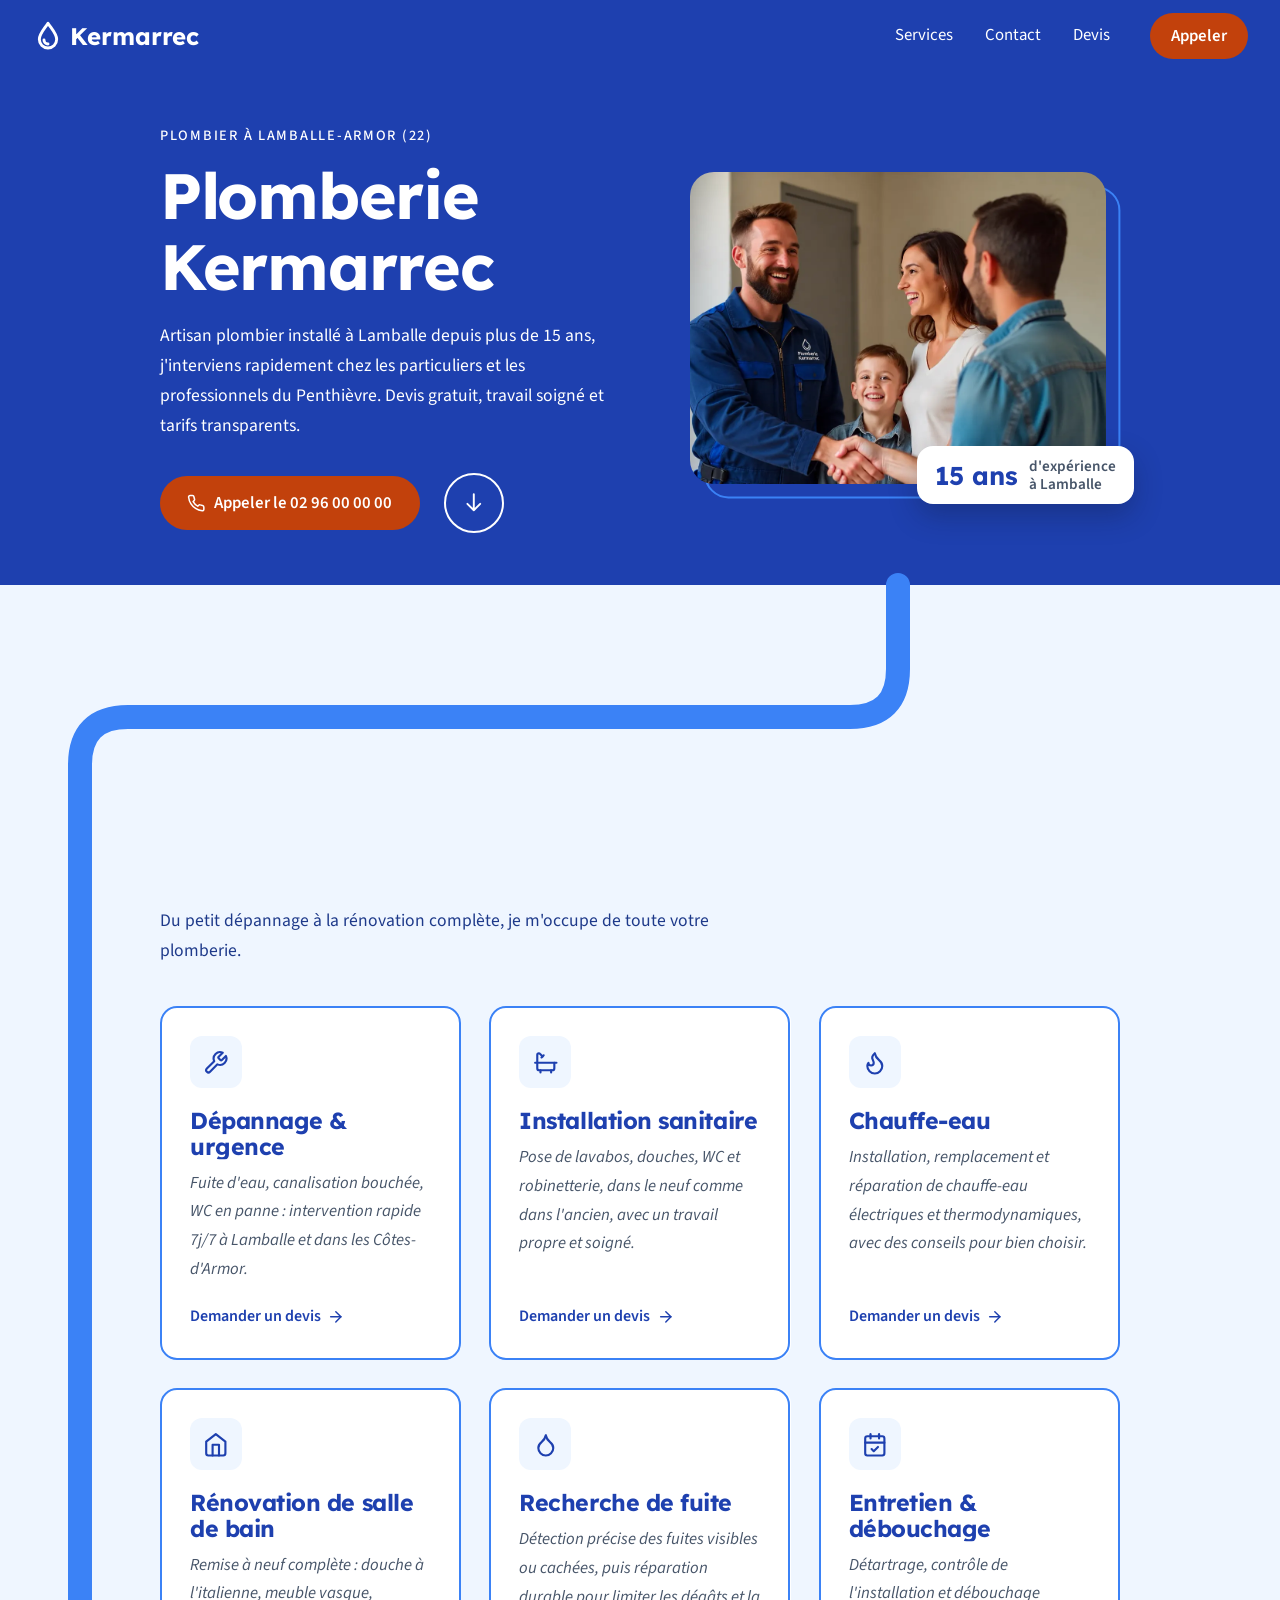
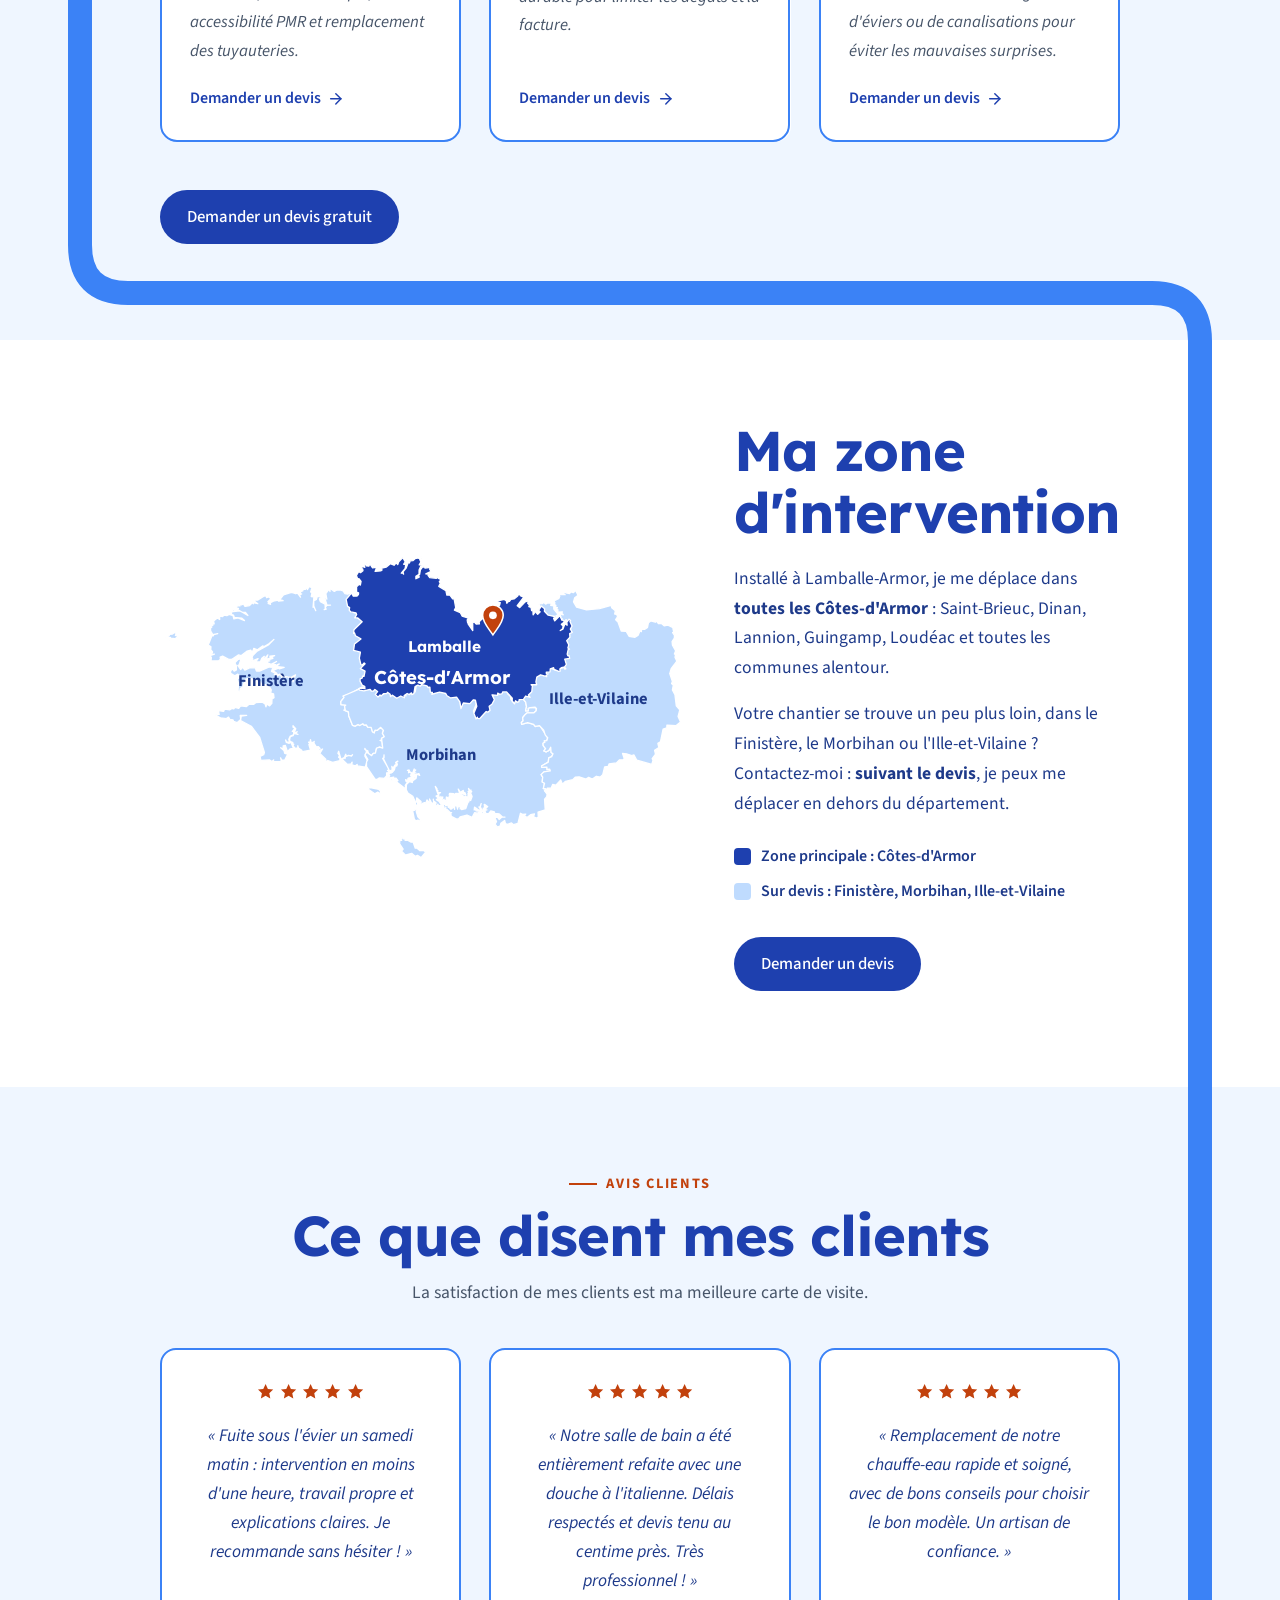
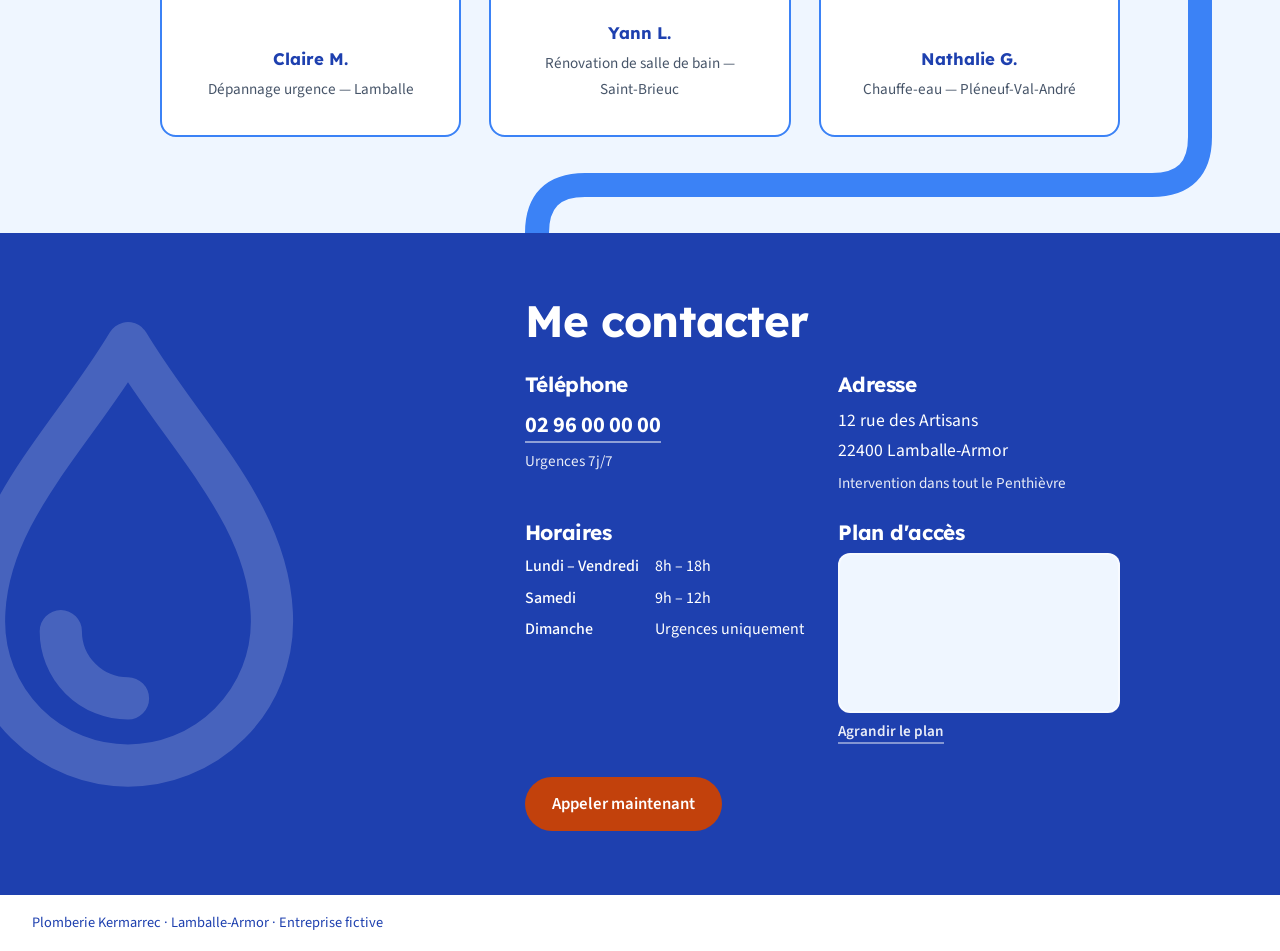
==== commit f1449c19: "Section avis clients, contact plus compact - Trois avis d'exemple (à remplacer par de vrais avis), e" ====
--- a/index.html
+++ b/index.html
@@ -156,6 +156,55 @@
       </div>
     </section>
 
+    <section class="reviews" id="avis">
+      <!-- Avis d'exemple&nbsp;: à remplacer par de vrais avis clients avant la mise en ligne -->
+      <div class="reviews__inner">
+        <div class="reviews__head">
+          <p class="reviews__tag">Avis clients</p>
+          <h2>Ce que disent mes clients</h2>
+          <p class="reviews__intro">La satisfaction de mes clients est ma meilleure carte de visite.</p>
+        </div>
+        <ul class="reviews__list">
+          <li class="review">
+            <figure>
+              <p class="review__stars" role="img" aria-label="Note&nbsp;: 5 sur 5"><svg viewBox="0 0 24 24" aria-hidden="true"><path d="M12 2.5l2.9 6.1 6.6.8-4.9 4.6 1.3 6.6L12 17.3l-5.9 3.3 1.3-6.6-4.9-4.6 6.6-.8z"/></svg><svg viewBox="0 0 24 24" aria-hidden="true"><path d="M12 2.5l2.9 6.1 6.6.8-4.9 4.6 1.3 6.6L12 17.3l-5.9 3.3 1.3-6.6-4.9-4.6 6.6-.8z"/></svg><svg viewBox="0 0 24 24" aria-hidden="true"><path d="M12 2.5l2.9 6.1 6.6.8-4.9 4.6 1.3 6.6L12 17.3l-5.9 3.3 1.3-6.6-4.9-4.6 6.6-.8z"/></svg><svg viewBox="0 0 24 24" aria-hidden="true"><path d="M12 2.5l2.9 6.1 6.6.8-4.9 4.6 1.3 6.6L12 17.3l-5.9 3.3 1.3-6.6-4.9-4.6 6.6-.8z"/></svg><svg viewBox="0 0 24 24" aria-hidden="true"><path d="M12 2.5l2.9 6.1 6.6.8-4.9 4.6 1.3 6.6L12 17.3l-5.9 3.3 1.3-6.6-4.9-4.6 6.6-.8z"/></svg></p>
+              <blockquote>
+                <p>«&nbsp;Fuite sous l'évier un samedi matin&nbsp;: intervention en moins d'une heure, travail propre et explications claires. Je recommande sans hésiter&nbsp;!&nbsp;»</p>
+              </blockquote>
+              <figcaption>
+                <strong>Claire M.</strong>
+                <span>Dépannage urgence — Lamballe</span>
+              </figcaption>
+            </figure>
+          </li>
+          <li class="review">
+            <figure>
+              <p class="review__stars" role="img" aria-label="Note&nbsp;: 5 sur 5"><svg viewBox="0 0 24 24" aria-hidden="true"><path d="M12 2.5l2.9 6.1 6.6.8-4.9 4.6 1.3 6.6L12 17.3l-5.9 3.3 1.3-6.6-4.9-4.6 6.6-.8z"/></svg><svg viewBox="0 0 24 24" aria-hidden="true"><path d="M12 2.5l2.9 6.1 6.6.8-4.9 4.6 1.3 6.6L12 17.3l-5.9 3.3 1.3-6.6-4.9-4.6 6.6-.8z"/></svg><svg viewBox="0 0 24 24" aria-hidden="true"><path d="M12 2.5l2.9 6.1 6.6.8-4.9 4.6 1.3 6.6L12 17.3l-5.9 3.3 1.3-6.6-4.9-4.6 6.6-.8z"/></svg><svg viewBox="0 0 24 24" aria-hidden="true"><path d="M12 2.5l2.9 6.1 6.6.8-4.9 4.6 1.3 6.6L12 17.3l-5.9 3.3 1.3-6.6-4.9-4.6 6.6-.8z"/></svg><svg viewBox="0 0 24 24" aria-hidden="true"><path d="M12 2.5l2.9 6.1 6.6.8-4.9 4.6 1.3 6.6L12 17.3l-5.9 3.3 1.3-6.6-4.9-4.6 6.6-.8z"/></svg></p>
+              <blockquote>
+                <p>«&nbsp;Notre salle de bain a été entièrement refaite avec une douche à l'italienne. Délais respectés et devis tenu au centime près. Très professionnel&nbsp;!&nbsp;»</p>
+              </blockquote>
+              <figcaption>
+                <strong>Yann L.</strong>
+                <span>Rénovation de salle de bain — Saint‑Brieuc</span>
+              </figcaption>
+            </figure>
+          </li>
+          <li class="review">
+            <figure>
+              <p class="review__stars" role="img" aria-label="Note&nbsp;: 5 sur 5"><svg viewBox="0 0 24 24" aria-hidden="true"><path d="M12 2.5l2.9 6.1 6.6.8-4.9 4.6 1.3 6.6L12 17.3l-5.9 3.3 1.3-6.6-4.9-4.6 6.6-.8z"/></svg><svg viewBox="0 0 24 24" aria-hidden="true"><path d="M12 2.5l2.9 6.1 6.6.8-4.9 4.6 1.3 6.6L12 17.3l-5.9 3.3 1.3-6.6-4.9-4.6 6.6-.8z"/></svg><svg viewBox="0 0 24 24" aria-hidden="true"><path d="M12 2.5l2.9 6.1 6.6.8-4.9 4.6 1.3 6.6L12 17.3l-5.9 3.3 1.3-6.6-4.9-4.6 6.6-.8z"/></svg><svg viewBox="0 0 24 24" aria-hidden="true"><path d="M12 2.5l2.9 6.1 6.6.8-4.9 4.6 1.3 6.6L12 17.3l-5.9 3.3 1.3-6.6-4.9-4.6 6.6-.8z"/></svg><svg viewBox="0 0 24 24" aria-hidden="true"><path d="M12 2.5l2.9 6.1 6.6.8-4.9 4.6 1.3 6.6L12 17.3l-5.9 3.3 1.3-6.6-4.9-4.6 6.6-.8z"/></svg></p>
+              <blockquote>
+                <p>«&nbsp;Remplacement de notre chauffe-eau rapide et soigné, avec de bons conseils pour choisir le bon modèle. Un artisan de confiance.&nbsp;»</p>
+              </blockquote>
+              <figcaption>
+                <strong>Nathalie G.</strong>
+                <span>Chauffe-eau — Pléneuf‑Val‑André</span>
+              </figcaption>
+            </figure>
+          </li>
+        </ul>
+      </div>
+    </section>
+
     <section class="contact" id="contact">
       <svg class="contact__deco" viewBox="0 0 200 260" aria-hidden="true">
         <path d="M100 15C70 65 25 105 25 160a75 75 0 0 0 150 0C175 105 130 65 100 15Z"/>
--- a/style.css
+++ b/style.css
@@ -637,13 +637,133 @@
   }
 }
 
+/* Avis clients */
+.reviews {
+  background: var(--bg-soft);
+  padding: 4rem 1rem 5rem;
+}
+
+.reviews__inner {
+  max-width: 60rem;
+  margin: 0 auto;
+}
+
+.reviews__head {
+  text-align: center;
+  margin-bottom: 2.5rem;
+}
+
+.reviews__tag {
+  display: inline-flex;
+  align-items: center;
+  gap: 0.6rem;
+  color: var(--orange);
+  font-size: 0.9rem;
+  font-weight: 700;
+  letter-spacing: 0.12em;
+  text-transform: uppercase;
+}
+
+.reviews__tag::before {
+  content: "";
+  width: 1.75rem;
+  height: 2px;
+  background: currentColor;
+}
+
+.reviews h2 {
+  color: var(--blue);
+  font-size: clamp(2.25rem, 6vw, 3.5rem);
+  margin: 0.5rem 0 0.75rem;
+}
+
+.reviews__intro {
+  color: var(--muted);
+  font-size: 1.1rem;
+}
+
+.reviews__list {
+  list-style: none;
+  display: grid;
+  grid-template-columns: repeat(auto-fit, minmax(16rem, 1fr));
+  gap: 1.75rem;
+}
+
+.review figure {
+  height: 100%;
+  display: flex;
+  flex-direction: column;
+  align-items: center;
+  text-align: center;
+  padding: 2rem 1.75rem;
+  background: var(--white);
+  border: 2px solid var(--blue-light);
+  border-radius: 16px;
+}
+
+/* Au survol, l'avis ressort légèrement */
+.review figure {
+  transition: transform 0.25s ease, box-shadow 0.25s ease, border-color 0.25s ease;
+}
+
+@media (hover: hover) {
+  .review:hover figure {
+    transform: translateY(-6px);
+    border-color: var(--blue);
+    box-shadow: 0 16px 32px rgba(30, 64, 175, 0.16);
+  }
+}
+
+@media (prefers-reduced-motion: reduce) {
+  .review:hover figure {
+    transform: none;
+  }
+}
+
+.review__stars {
+  display: flex;
+  gap: 0.2rem;
+  margin-bottom: 1.25rem;
+}
+
+.review__stars svg {
+  width: 1.2rem;
+  height: 1.2rem;
+  fill: var(--orange);
+}
+
+.review blockquote {
+  flex-grow: 1;
+  margin-bottom: 1.5rem;
+}
+
+.review blockquote p {
+  font-size: 1.1rem;
+  font-style: italic;
+  line-height: 1.65;
+}
+
+.review figcaption strong {
+  display: block;
+  font-family: "Lexend", system-ui, sans-serif;
+  font-size: 1.05rem;
+  color: var(--blue);
+}
+
+.review figcaption span {
+  display: block;
+  margin-top: 0.2rem;
+  color: var(--muted);
+  font-size: 0.95rem;
+}
+
 /* Contact */
 .contact {
   position: relative;
   overflow: hidden;
   background: var(--blue);
   color: var(--white);
-  padding: 5rem 1rem;
+  padding: 3.5rem 1rem;
 }
 
 .contact__deco {
@@ -665,14 +785,15 @@
 }
 
 .contact h2 {
-  margin-bottom: 2.5rem;
+  font-size: clamp(2rem, 5vw, 2.75rem);
+  margin-bottom: 1.75rem;
 }
 
 .contact__grid {
   display: grid;
   grid-template-columns: repeat(auto-fit, minmax(14rem, 1fr));
-  gap: 2rem;
-  margin-bottom: 3rem;
+  gap: 1.5rem 2rem;
+  margin-bottom: 2rem;
 }
 
 .contact__item h3 {
@@ -719,7 +840,7 @@
 .contact__map iframe {
   display: block;
   width: 100%;
-  height: 12rem;
+  height: 10rem;
   border: 2px solid rgba(255, 255, 255, 0.5);
   border-radius: 12px;
   background: var(--bg-soft);
@@ -768,6 +889,10 @@
   }
 
   .zone {
+    padding: 5rem 2rem 6rem;
+  }
+
+  .reviews {
     padding: 5rem 2rem 6rem;
   }
 
@@ -801,7 +926,7 @@
   }
 
   .contact {
-    padding: 6rem 2rem;
+    padding: 4rem 2rem;
   }
 
   .contact__inner {
@@ -812,7 +937,7 @@
     left: -4rem;
     top: 50%;
     bottom: auto;
-    width: 30rem;
+    width: 24rem;
     transform: translateY(-50%);
   }
 
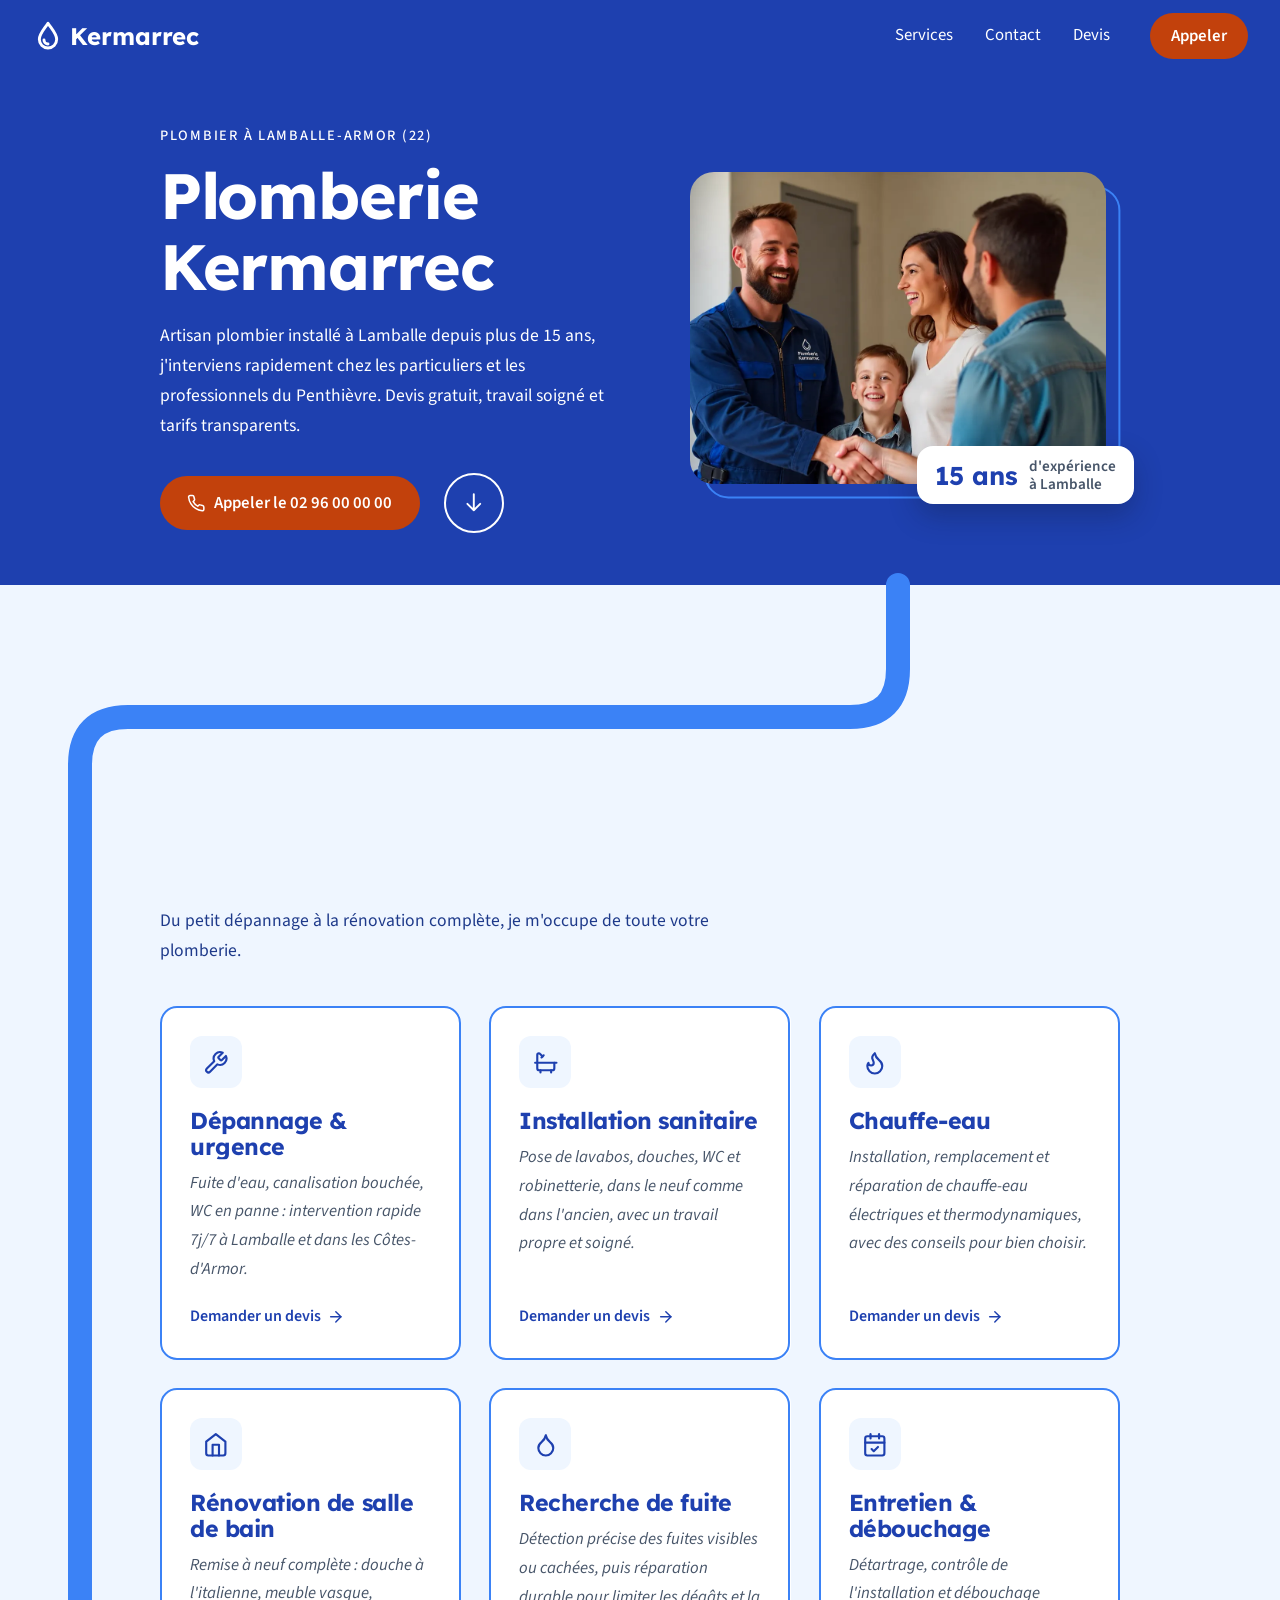
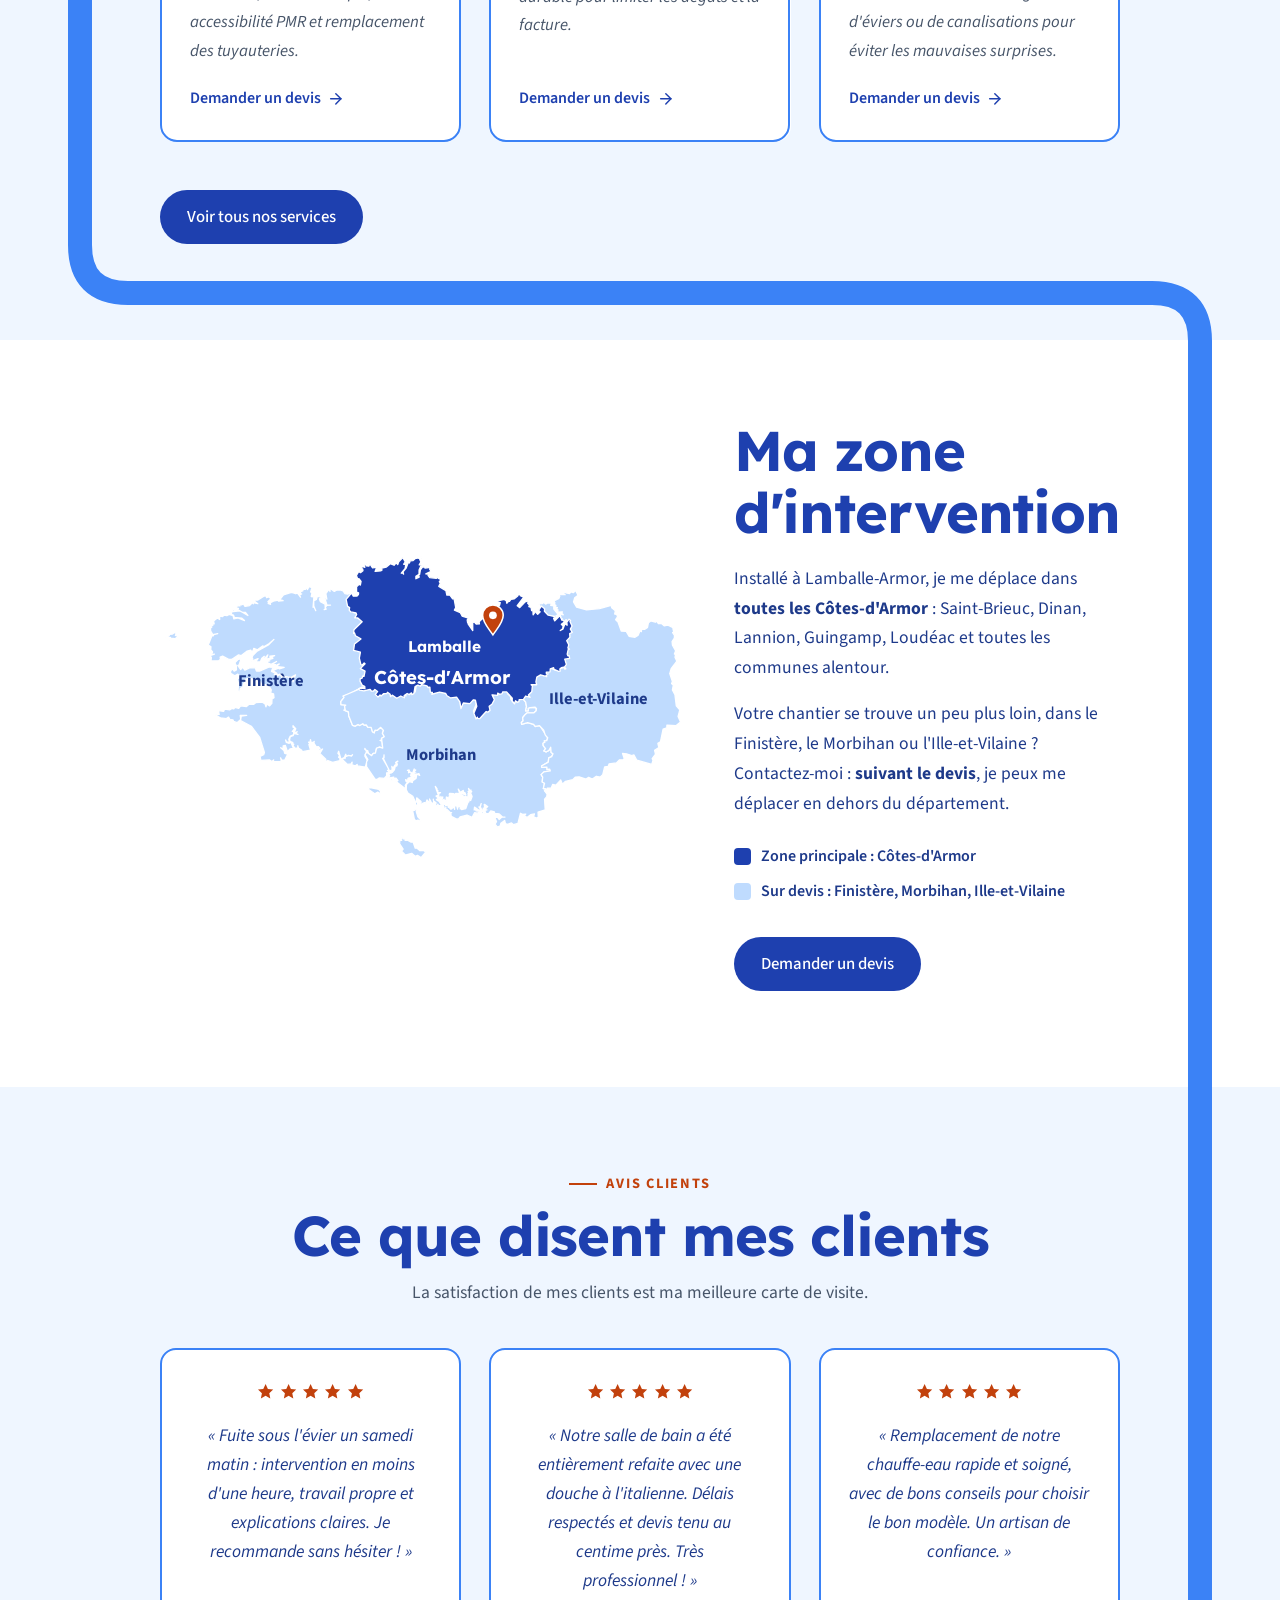
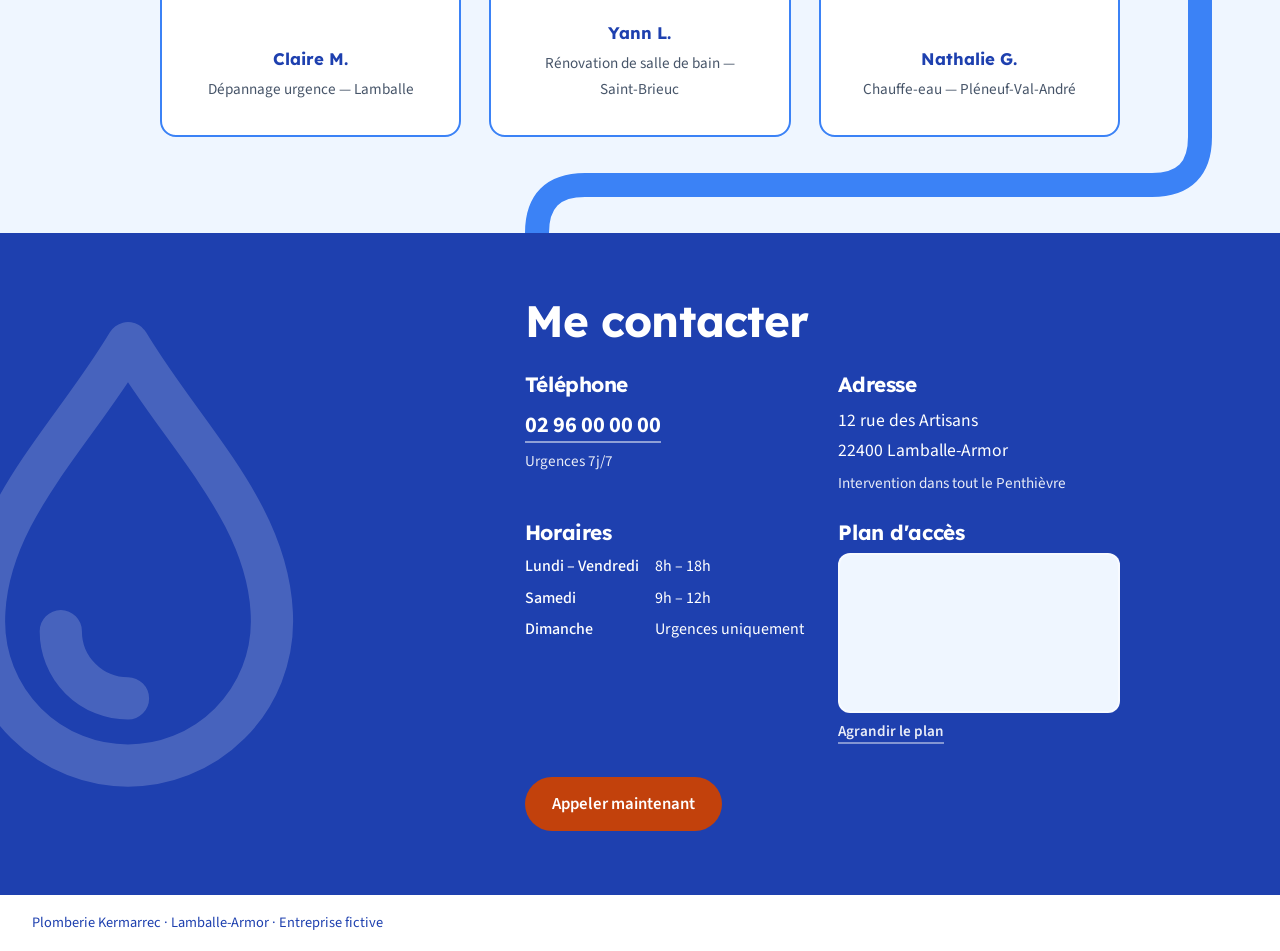
==== commit d64692e9: "Bouton « Voir tous nos services » sous les services de l'accueil Co-Authored-By: Claude Opus 5.5 <no" ====
--- a/index.html
+++ b/index.html
@@ -21,7 +21,7 @@
       Kermarrec
     </a>
     <nav class="topbar__nav" aria-label="Navigation principale">
-      <a href="#services">Services</a>
+      <a href="services.html">Services</a>
       <a href="#contact">Contact</a>
       <a href="devis.html">Devis</a>
     </nav>
@@ -107,7 +107,7 @@
             <a class="card__link" href="devis.html" aria-label="Demander un devis pour : Entretien &amp; débouchage">Demander un devis <svg viewBox="0 0 24 24" aria-hidden="true"><path d="M5 12h14"/><path d="m12 5 7 7-7 7"/></svg></a>
           </li>
         </ul>
-        <a class="pill pill--blue" href="devis.html">Demander un devis gratuit</a>
+        <a class="pill pill--blue" href="services.html">Voir tous nos services</a>
       </div>
     </section>
 
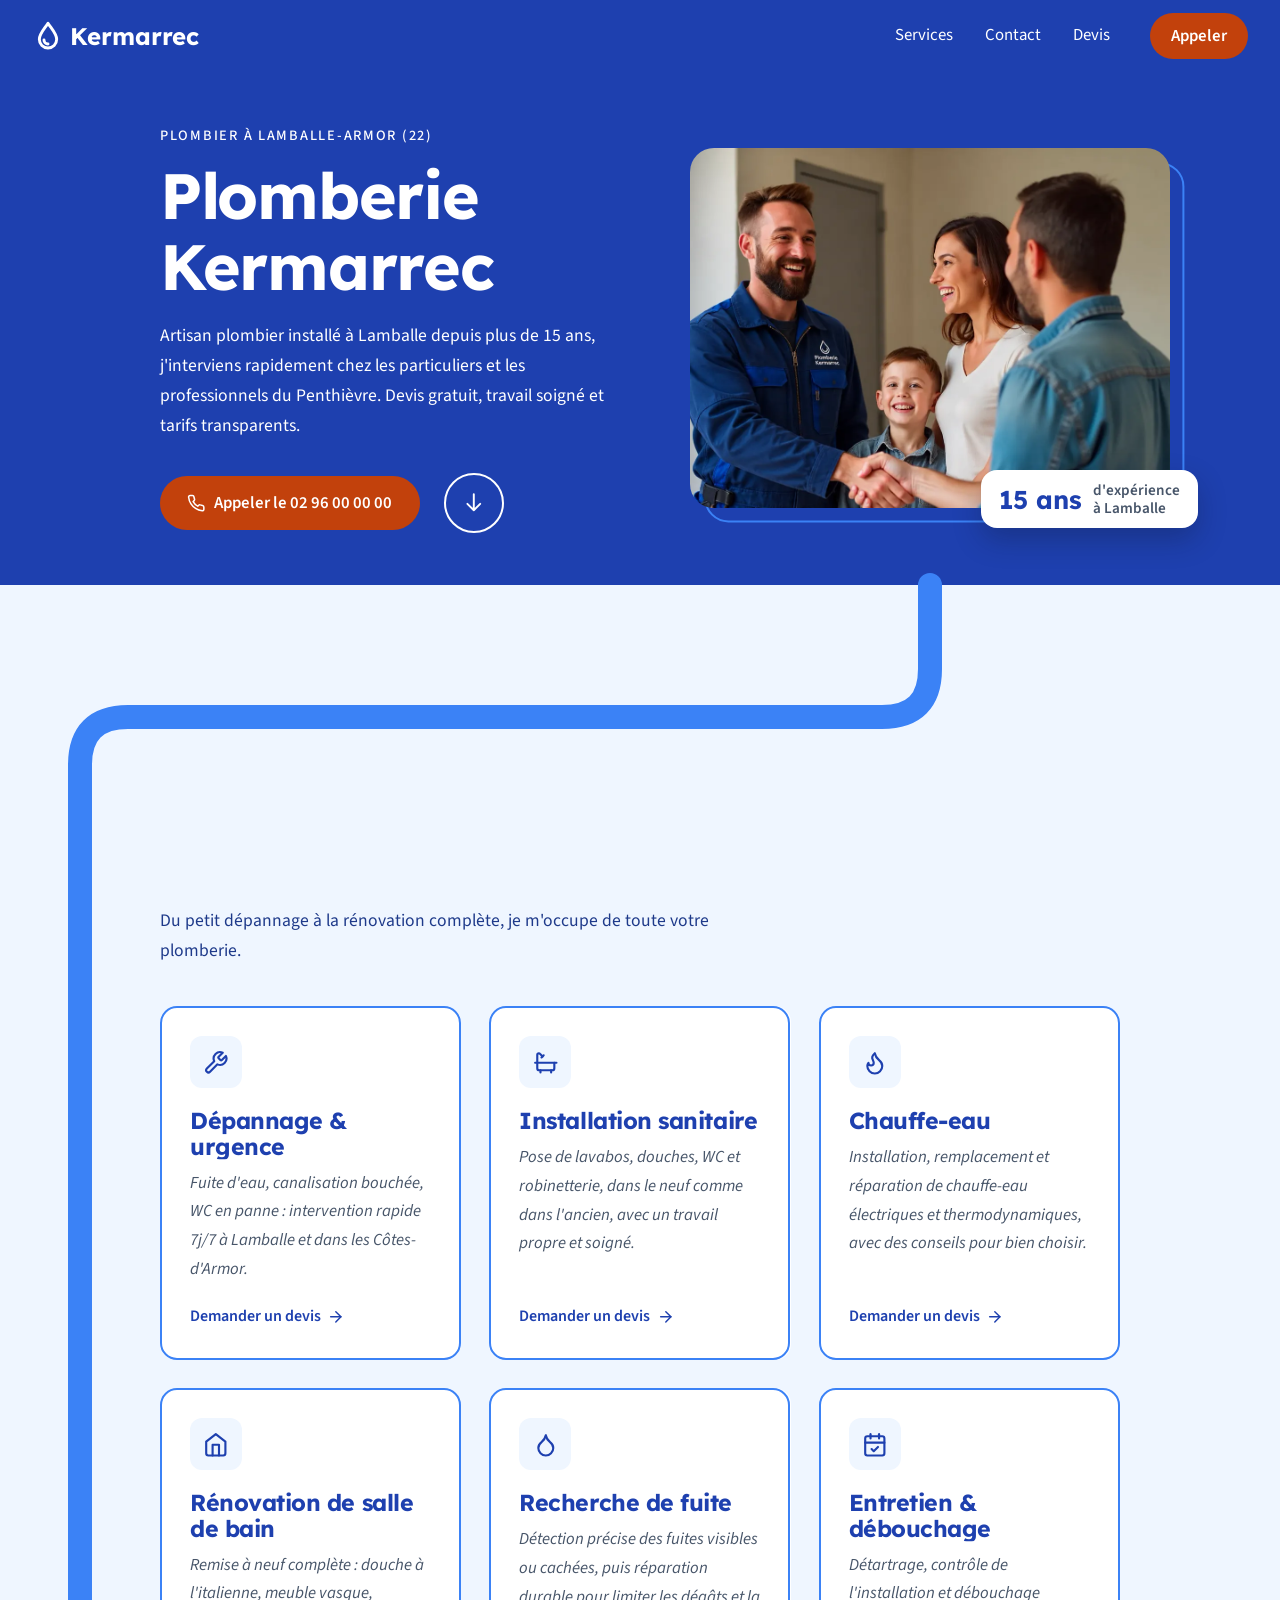
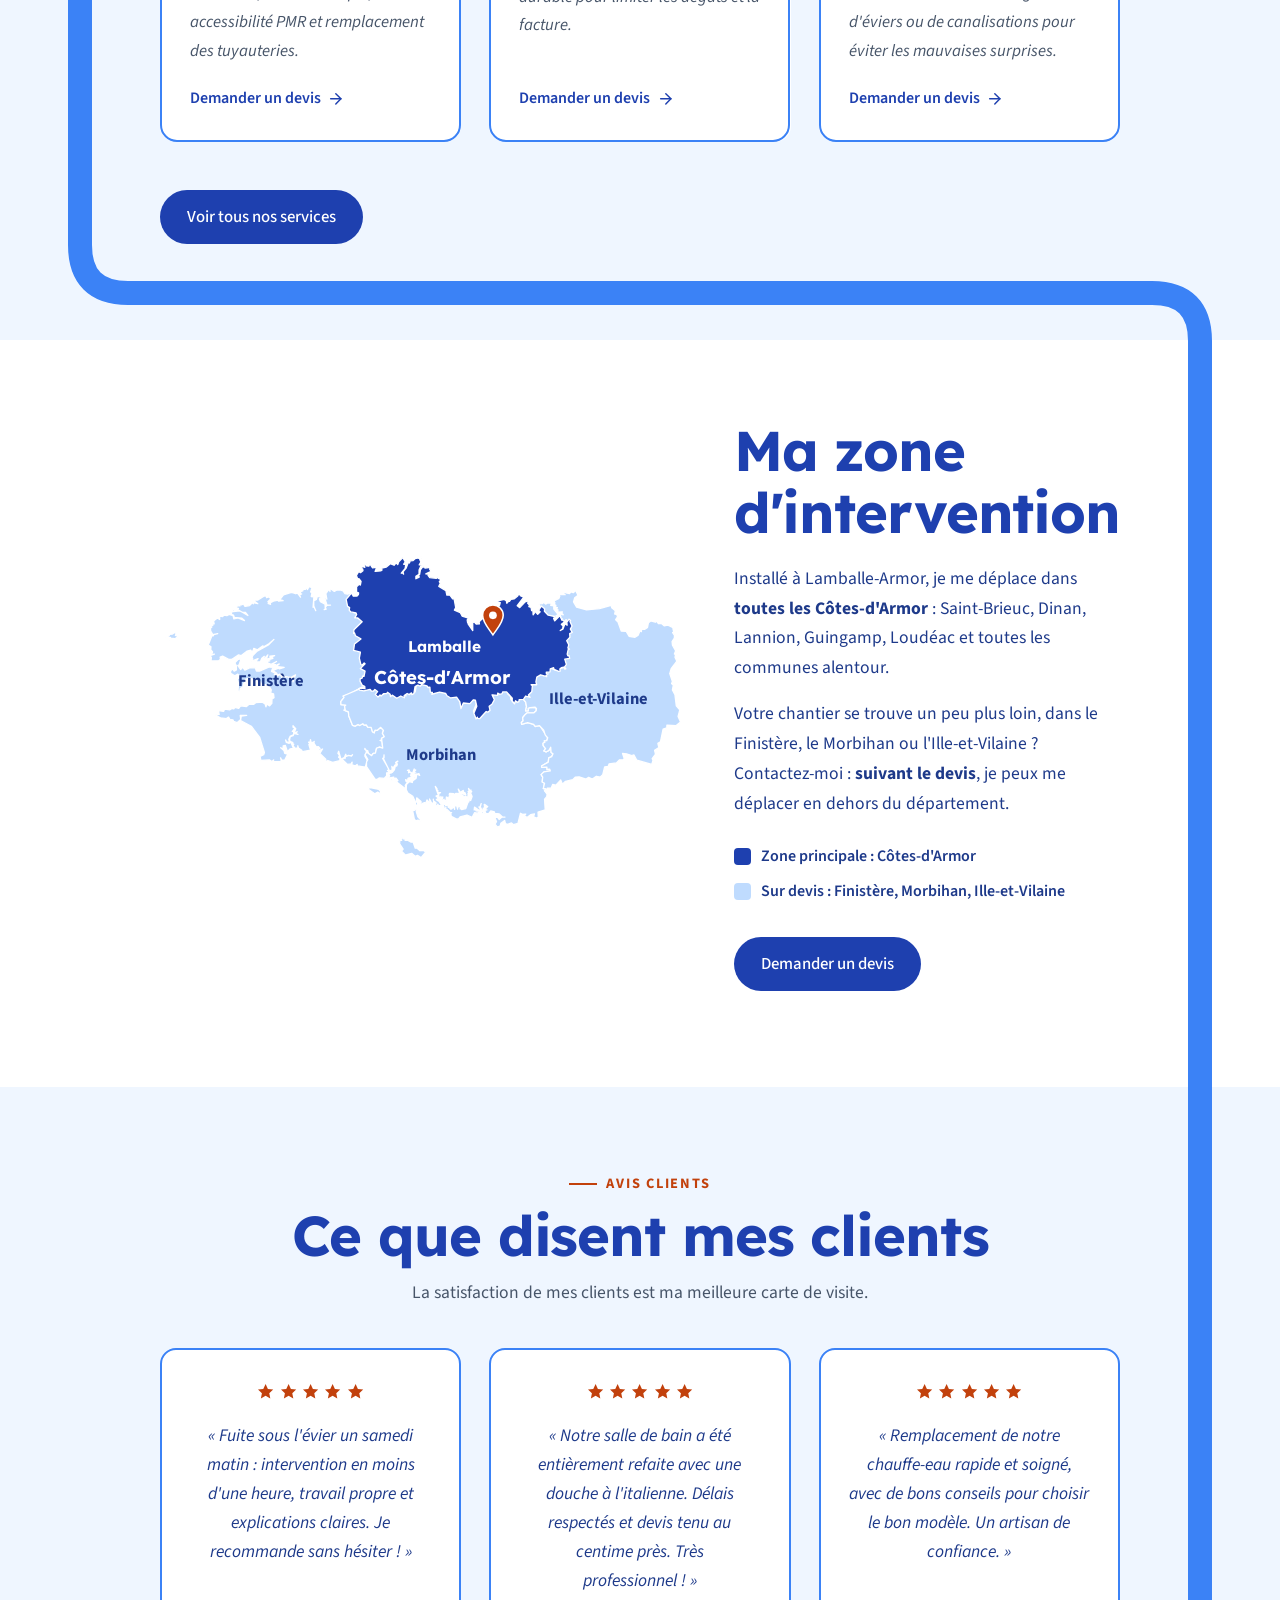
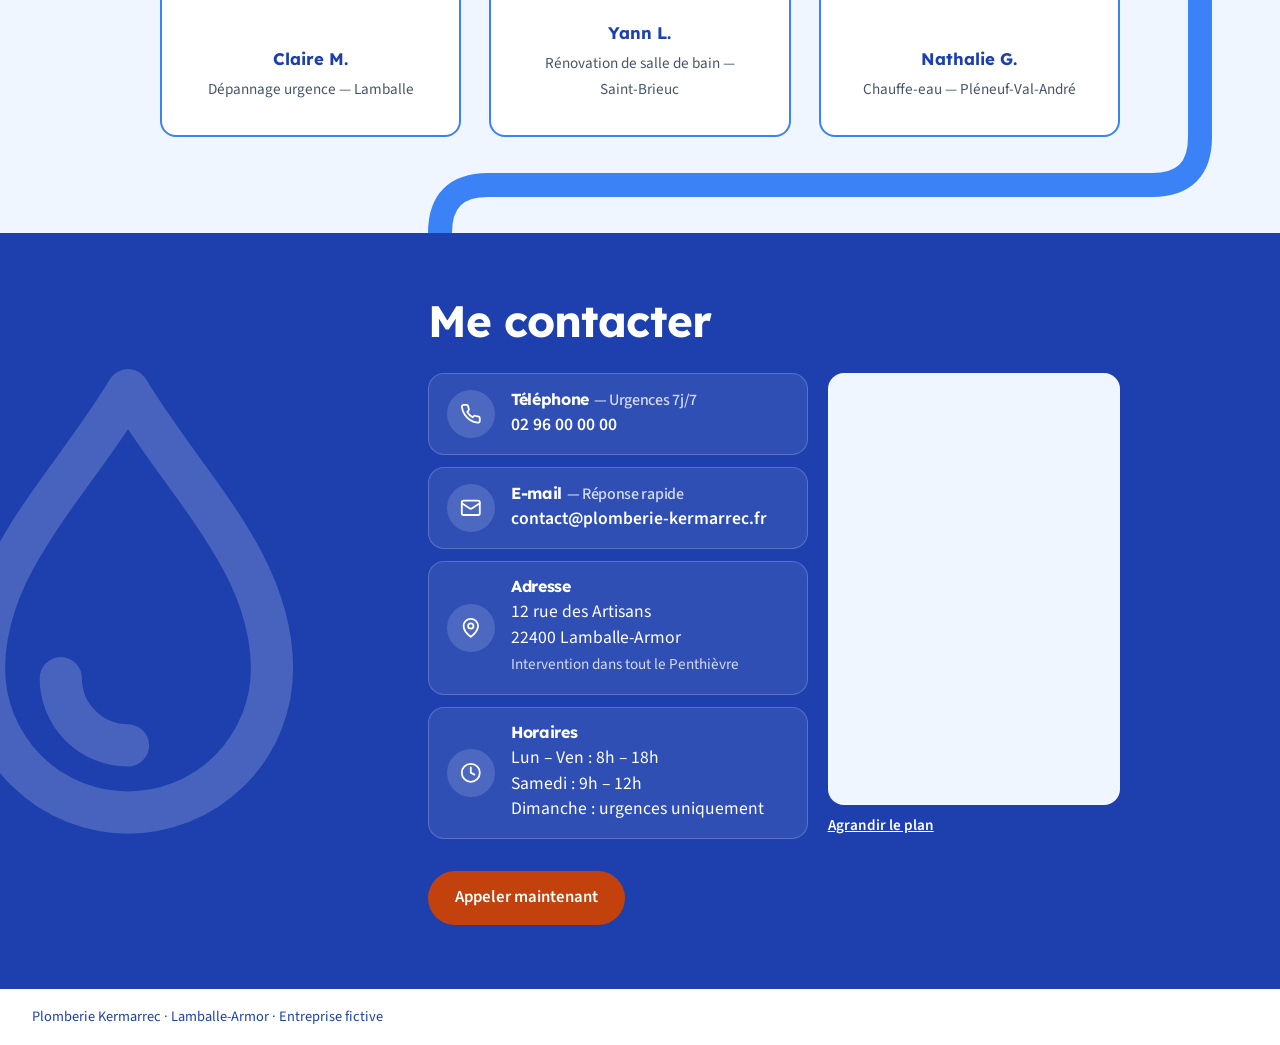
==== commit 36b2b037: "Section contact en cartes avec icônes, ajout de l'e-mail Co-Authored-By: Claude Opus 5.5 <noreply@an" ====
--- a/index.html
+++ b/index.html
@@ -212,33 +212,44 @@
       </svg>
       <div class="contact__inner">
         <h2>Me contacter</h2>
-        <div class="contact__grid">
-          <div class="contact__item">
-            <h3>Téléphone</h3>
-            <p><a href="tel:+33296000000">02 96 00 00 00</a></p>
-            <p class="contact__note">Urgences 7j/7</p>
-          </div>
-          <div class="contact__item">
-            <h3>Adresse</h3>
-            <address>
-              12 rue des Artisans<br>
-              22400 Lamballe-Armor
-            </address>
-            <p class="contact__note">Intervention dans tout le Penthièvre</p>
-          </div>
-          <div class="contact__item">
-            <h3>Horaires</h3>
-            <dl class="contact__hours">
-              <dt>Lundi – Vendredi</dt><dd>8h – 18h</dd>
-              <dt>Samedi</dt><dd>9h – 12h</dd>
-              <dt>Dimanche</dt><dd>Urgences uniquement</dd>
-            </dl>
-          </div>
+        <div class="contact__layout">
+          <ul class="contact__list">
+            <li class="contact__item contact__card">
+              <span class="contact__icon"><svg viewBox="0 0 24 24" aria-hidden="true"><path d="M22 16.9v3a2 2 0 0 1-2.2 2 19.8 19.8 0 0 1-8.6-3.1 19.5 19.5 0 0 1-6-6A19.8 19.8 0 0 1 2.1 4.2 2 2 0 0 1 4.1 2h3a2 2 0 0 1 2 1.7c.1 1 .4 1.9.7 2.8a2 2 0 0 1-.5 2.1L8 9.9a16 16 0 0 0 6 6l1.3-1.3a2 2 0 0 1 2.1-.4c.9.3 1.8.6 2.8.7a2 2 0 0 1 1.7 2Z"/></svg></span>
+              <div class="contact__body">
+                <h3>Téléphone <span>— Urgences 7j/7</span></h3>
+                <a class="contact__value" href="tel:+33296000000">02 96 00 00 00</a>
+              </div>
+            </li>
+            <li class="contact__item contact__card">
+              <span class="contact__icon"><svg viewBox="0 0 24 24" aria-hidden="true"><rect x="2" y="4" width="20" height="16" rx="2"/><path d="m22 7-8.97 5.7a1.94 1.94 0 0 1-2.06 0L2 7"/></svg></span>
+              <div class="contact__body">
+                <h3>E-mail <span>— Réponse rapide</span></h3>
+                <a class="contact__value" href="mailto:contact@plomberie-kermarrec.fr">contact@plomberie-kermarrec.fr</a>
+              </div>
+            </li>
+            <li class="contact__item contact__card">
+              <span class="contact__icon"><svg viewBox="0 0 24 24" aria-hidden="true"><path d="M20 10c0 6-8 12-8 12s-8-6-8-12a8 8 0 0 1 16 0Z"/><circle cx="12" cy="10" r="3"/></svg></span>
+              <div class="contact__body">
+                <h3>Adresse</h3>
+                <address class="contact__value">12 rue des Artisans<br>22400 Lamballe-Armor</address>
+                <p class="contact__note">Intervention dans tout le Penthièvre</p>
+              </div>
+            </li>
+            <li class="contact__item contact__card">
+              <span class="contact__icon"><svg viewBox="0 0 24 24" aria-hidden="true"><circle cx="12" cy="12" r="10"/><path d="M12 6v6l4 2"/></svg></span>
+              <div class="contact__body">
+                <h3>Horaires</h3>
+                <p class="contact__value">Lun&nbsp;–&nbsp;Ven&nbsp;: 8h&nbsp;–&nbsp;18h</p>
+                <p class="contact__value">Samedi&nbsp;: 9h&nbsp;–&nbsp;12h</p>
+                <p class="contact__value">Dimanche&nbsp;: urgences uniquement</p>
+              </div>
+            </li>
+          </ul>
           <div class="contact__item contact__map">
-            <h3>Plan d'accès</h3>
             <iframe src="https://www.openstreetmap.org/export/embed.html?bbox=-2.5350%2C48.4600%2C-2.4990%2C48.4780&amp;layer=mapnik&amp;marker=48.4690%2C-2.5170"
                     title="Plan : Plomberie Kermarrec à Lamballe-Armor" loading="lazy"></iframe>
-            <p class="contact__note"><a href="https://www.openstreetmap.org/?mlat=48.4690&amp;mlon=-2.5170#map=15/48.4690/-2.5170" target="_blank" rel="noopener">Agrandir le plan</a></p>
+            <a class="contact__maplink" href="https://www.openstreetmap.org/?mlat=48.4690&amp;mlon=-2.5170#map=15/48.4690/-2.5170" target="_blank" rel="noopener">Agrandir le plan</a>
           </div>
         </div>
         <a class="pill pill--cta" href="tel:+33296000000">Appeler maintenant</a>
--- a/style.css
+++ b/style.css
@@ -789,65 +789,110 @@
   margin-bottom: 1.75rem;
 }
 
-.contact__grid {
+/* Coordonnées en cartes : icône ronde, intitulé, valeur */
+.contact__layout {
   display: grid;
-  grid-template-columns: repeat(auto-fit, minmax(14rem, 1fr));
-  gap: 1.5rem 2rem;
+  gap: 1rem;
   margin-bottom: 2rem;
 }
 
-.contact__item h3 {
-  font-size: 1.3rem;
-  margin-bottom: 0.6rem;
-}
-
-.contact__item a {
+.contact__list {
+  list-style: none;
+  display: grid;
+  gap: 0.75rem;
+}
+
+.contact__card {
+  display: flex;
+  align-items: center;
+  gap: 1rem;
+  padding: 1rem 1.15rem;
+  background: rgba(255, 255, 255, 0.08);
+  border: 1px solid rgba(255, 255, 255, 0.2);
+  border-radius: 16px;
+}
+
+.contact__icon {
+  display: grid;
+  place-items: center;
+  width: 3rem;
+  height: 3rem;
+  flex-shrink: 0;
+  border-radius: 50%;
+  background: rgba(255, 255, 255, 0.14);
+}
+
+.contact__icon svg {
+  width: 1.35rem;
+  height: 1.35rem;
+  fill: none;
+  stroke: var(--white);
+  stroke-width: 2;
+  stroke-linecap: round;
+  stroke-linejoin: round;
+}
+
+.contact__body {
+  min-width: 0;
+}
+
+.contact__card h3 {
+  font-size: 1rem;
+  margin-bottom: 0.2rem;
+}
+
+.contact__card h3 span {
+  font-family: "Source Sans 3", system-ui, sans-serif;
+  font-weight: 500;
+  opacity: 0.8;
+}
+
+.contact__value {
+  display: block;
   color: var(--white);
-  font-size: 1.4rem;
-  font-weight: 700;
+  font-size: 1.1rem;
+  font-style: normal;
+  line-height: 1.45;
   text-decoration: none;
-  border-bottom: 2px solid rgba(255, 255, 255, 0.5);
-}
-
-.contact__item a:hover,
-.contact__item a:focus-visible {
-  border-color: var(--white);
-}
-
-.contact address {
-  font-style: normal;
-  font-size: 1.1rem;
+  overflow-wrap: anywhere;
+}
+
+a.contact__value {
+  font-weight: 600;
 }
 
 .contact__note {
+  margin-top: 0.15rem;
   font-size: 0.95rem;
-  margin-top: 0.35rem;
-  opacity: 0.9;
-}
-
-.contact__hours {
-  display: grid;
-  grid-template-columns: auto auto;
-  justify-content: start;
-  gap: 0.25rem 1rem;
-}
-
-.contact__hours dt {
-  font-weight: 500;
+  opacity: 0.8;
+}
+
+a.contact__value:hover,
+a.contact__value:focus-visible {
+  text-decoration: underline;
 }
 
 /* Petit plan d'accès */
+.contact__map {
+  display: flex;
+  flex-direction: column;
+  gap: 0.5rem;
+}
+
 .contact__map iframe {
   display: block;
   width: 100%;
-  height: 10rem;
-  border: 2px solid rgba(255, 255, 255, 0.5);
-  border-radius: 12px;
+  height: 14rem;
+  flex-grow: 1;
+  border: 1px solid rgba(255, 255, 255, 0.2);
+  border-radius: 16px;
   background: var(--bg-soft);
 }
 
-.contact__map .contact__note a {
-  font-size: inherit;
+.contact__maplink {
+  align-self: flex-start;
+  color: var(--white);
+  font-size: 0.95rem;
   font-weight: 600;
 }
 
@@ -883,9 +928,13 @@
     font-size: clamp(2.75rem, 5.5vw, 4rem);
   }
 
+  /* La photo déborde un peu dans la marge de droite quand il y a de la place
+     (jusqu'à 4rem), pour être plus grande sans agrandir le bandeau. */
   .hero__photo {
+    --grow: clamp(0px, calc((100vw - 64rem) / 2), 4rem);
+    width: calc(100% - 0.9rem + var(--grow));
     max-width: none;
-    margin: 0;
+    margin: 0 calc(-1 * var(--grow)) 0 0;
   }
 
   .zone {
@@ -930,7 +979,12 @@
   }
 
   .contact__inner {
-    padding-left: 30%;
+    padding-left: 22%;
+  }
+
+  .contact__layout {
+    grid-template-columns: 1.3fr 1fr;
+    gap: 1.25rem;
   }
 
   .contact__deco {
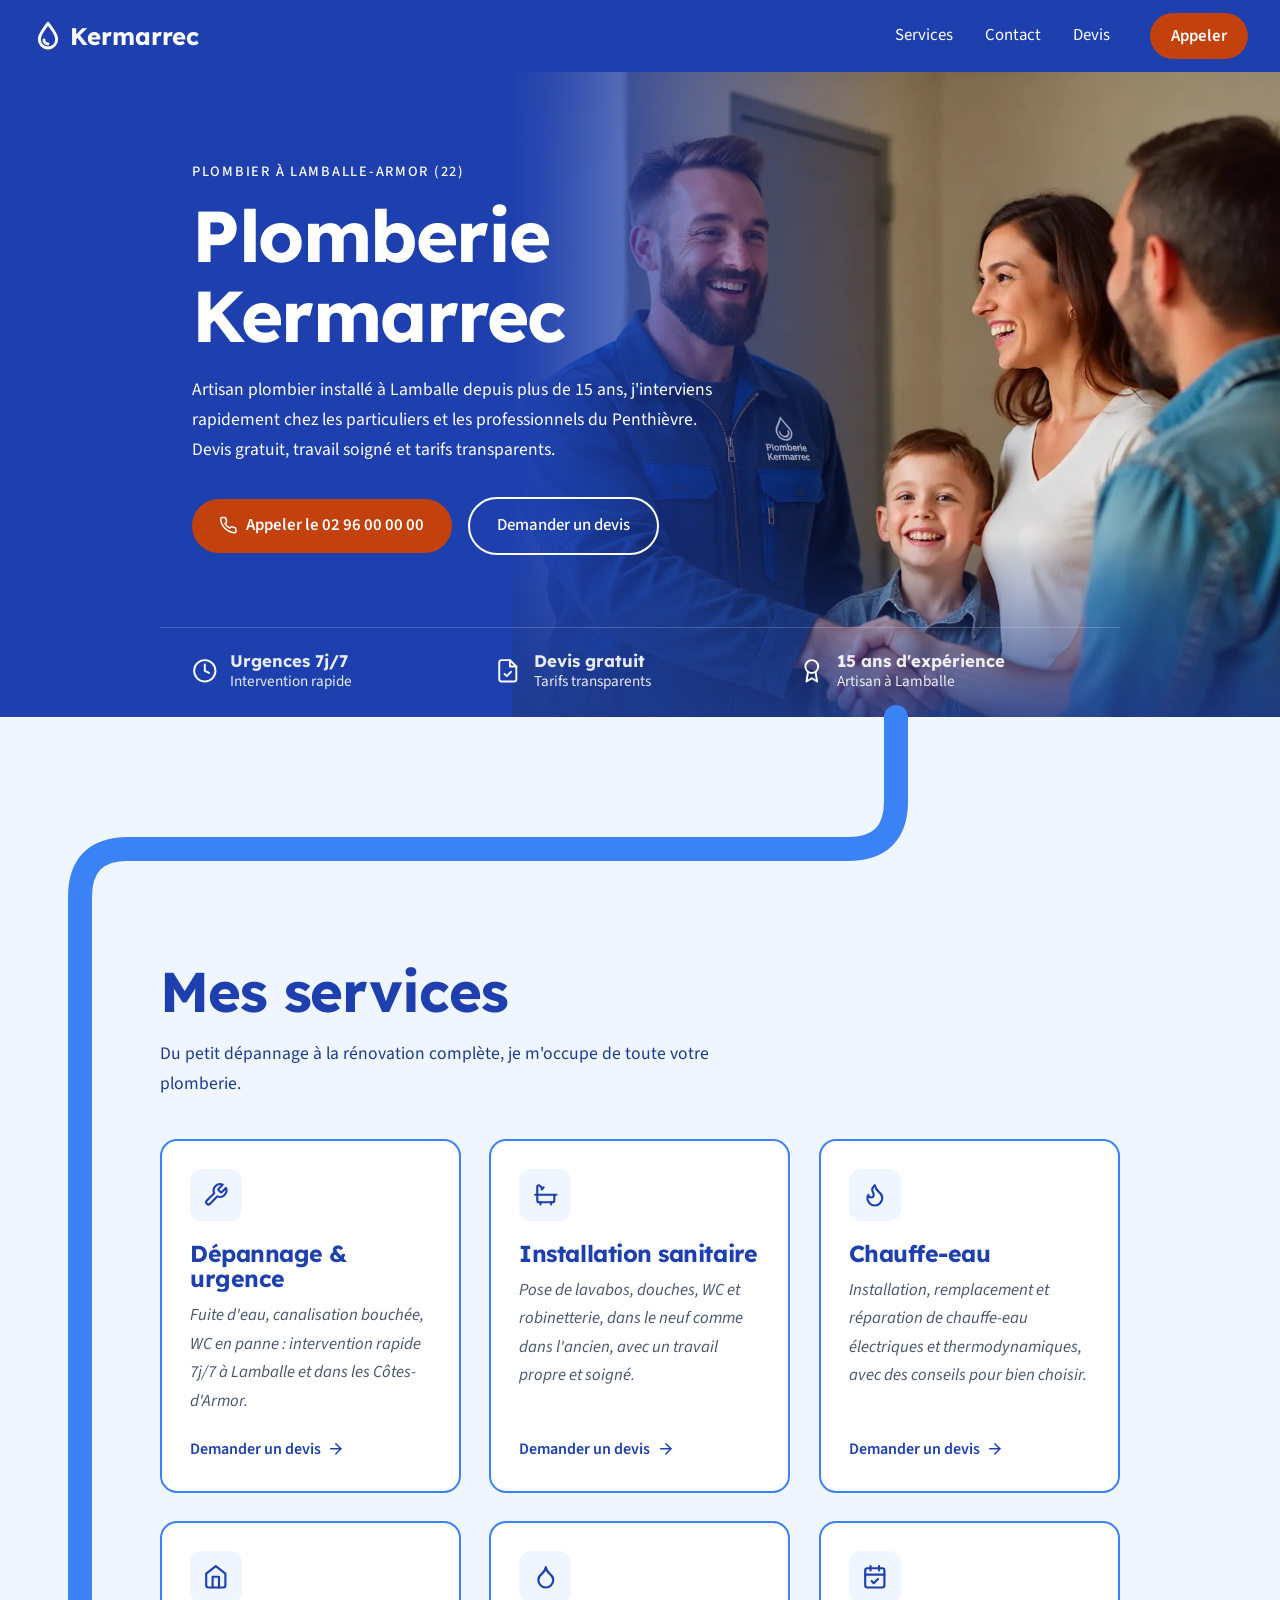
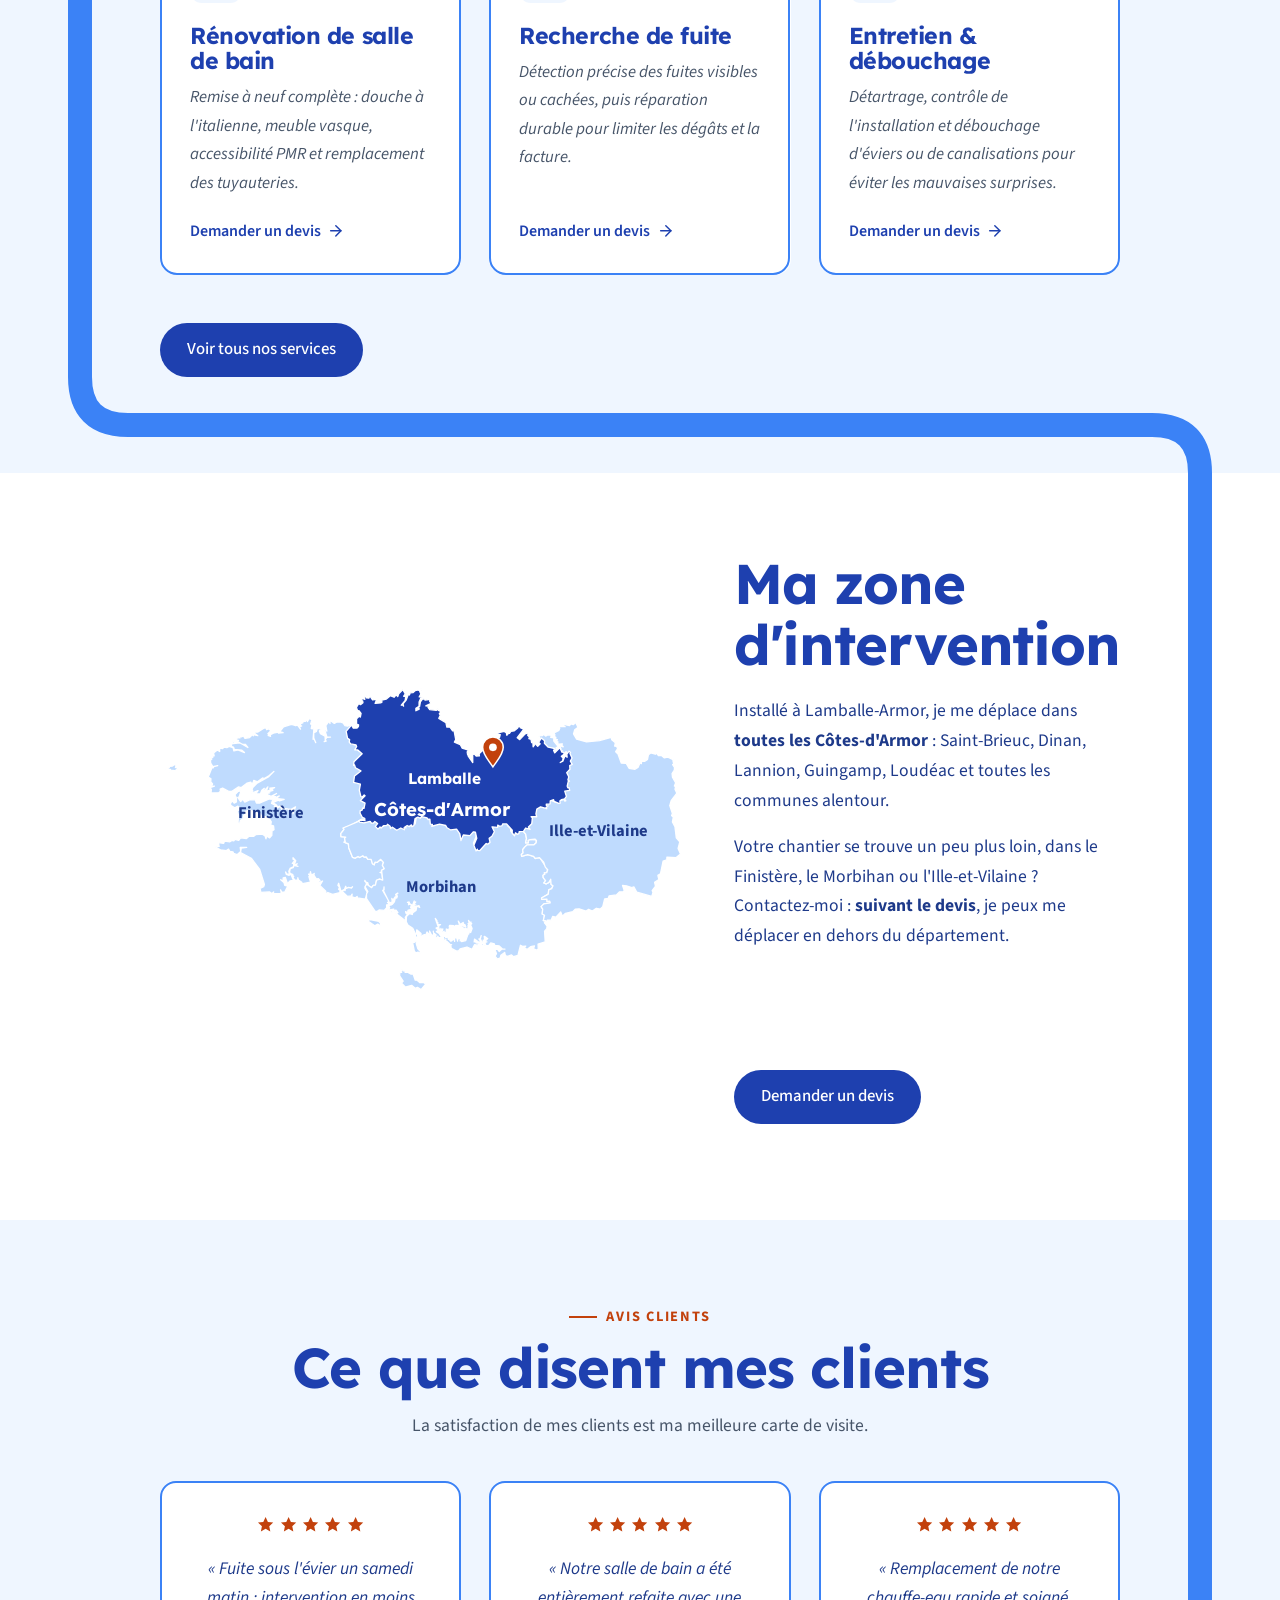
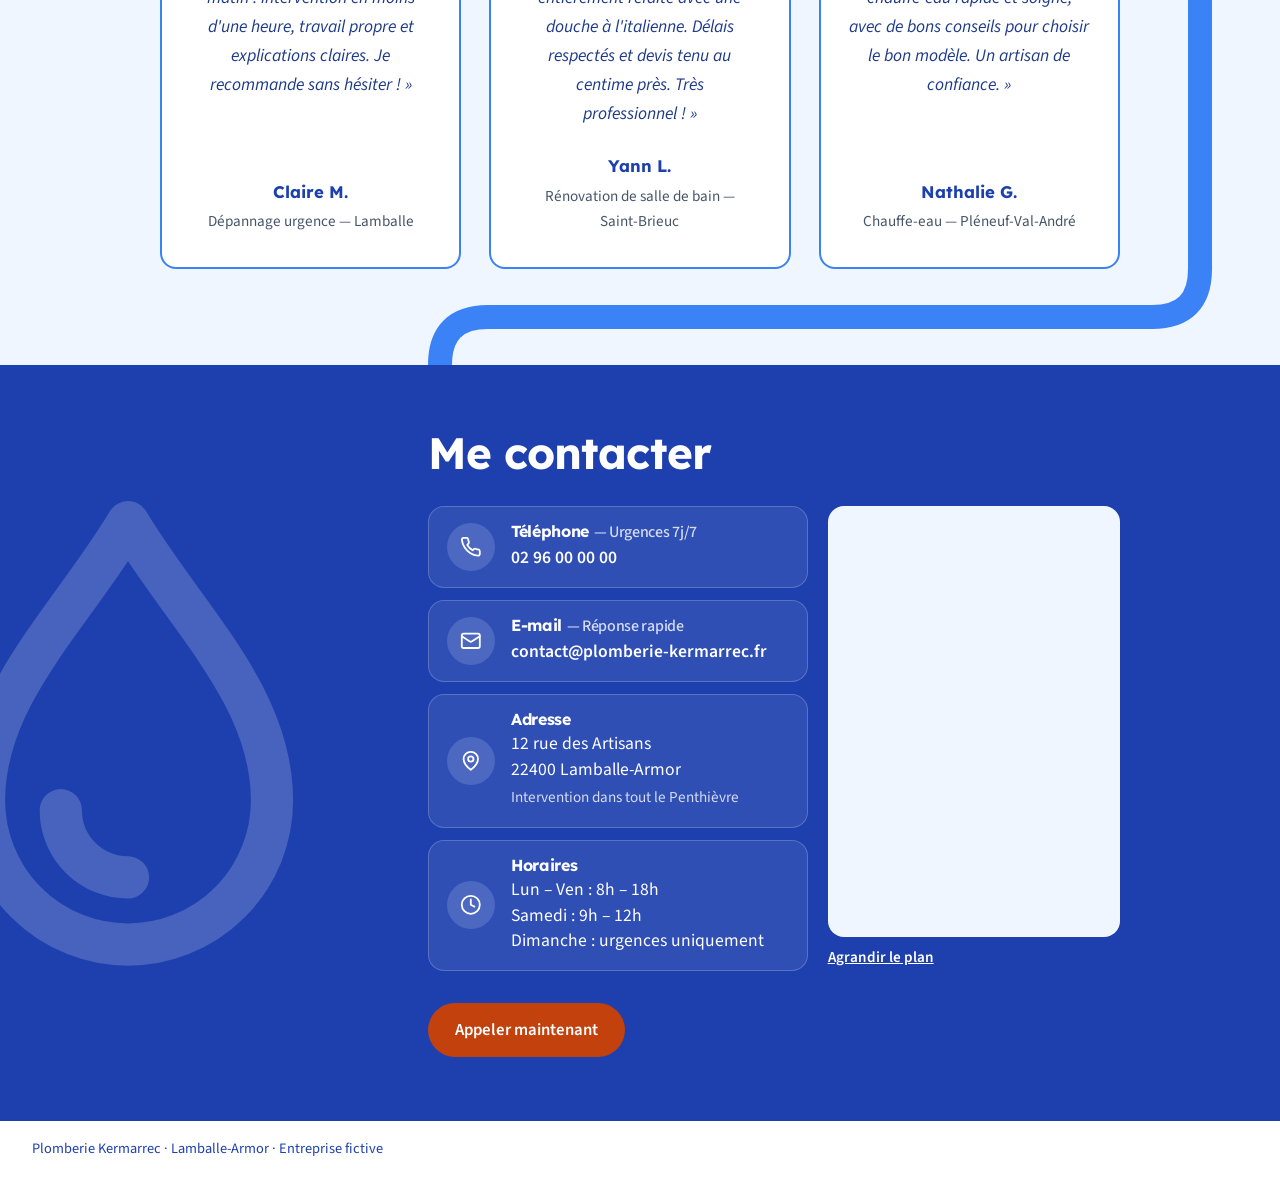
==== commit ec67a0c2: "Nouveau bandeau : photo pleine hauteur, deux boutons et bande d'arguments - Photo à droite jusqu'au " ====
--- a/index.html
+++ b/index.html
@@ -29,6 +29,13 @@
   </header>
 
   <section class="hero" id="top">
+    <figure class="hero__photo">
+      <picture>
+        <source srcset="images/plombier-clients.webp" type="image/webp">
+        <img src="images/plombier-clients.jpg" width="1529" height="1029"
+             alt="Le plombier de Plomberie Kermarrec serre la main d'un client, entouré de sa famille souriante">
+      </picture>
+    </figure>
     <div class="hero__inner">
       <div class="hero__content">
         <p class="hero__tag">Plombier à Lamballe-Armor (22)</p>
@@ -40,23 +47,15 @@
         </p>
         <div class="hero__actions">
           <a class="pill pill--cta pill--icon" href="tel:+33296000000"><svg viewBox="0 0 24 24" aria-hidden="true"><path d="M22 16.9v3a2 2 0 0 1-2.2 2 19.8 19.8 0 0 1-8.6-3.1 19.5 19.5 0 0 1-6-6A19.8 19.8 0 0 1 2.1 4.2 2 2 0 0 1 4.1 2h3a2 2 0 0 1 2 1.7c.1 1 .4 1.9.7 2.8a2 2 0 0 1-.5 2.1L8 9.9a16 16 0 0 0 6 6l1.3-1.3a2 2 0 0 1 2.1-.4c.9.3 1.8.6 2.8.7a2 2 0 0 1 1.7 2Z"/></svg>Appeler le 02 96 00 00 00</a>
-          <a class="hero__arrow" href="#services" aria-label="Voir mes services">
-            <svg viewBox="0 0 24 24" aria-hidden="true"><path d="M12 4v15M6 13l6 6 6-6"/></svg>
-          </a>
-        </div>
-      </div>
-      <figure class="hero__photo">
-        <picture>
-          <source srcset="images/plombier-clients.webp" type="image/webp">
-          <img src="images/plombier-clients.jpg" width="1200" height="808"
-               alt="Le plombier de Plomberie Kermarrec serre la main d'un client, entouré de sa famille souriante">
-        </picture>
-        <figcaption class="hero__badge">
-          <strong>15 ans</strong>
-          <span>d'expérience<br>à Lamballe</span>
-        </figcaption>
-      </figure>
+          <a class="pill pill--ghost" href="devis.html">Demander un devis</a>
+        </div>
+      </div>
     </div>
+    <ul class="hero__trust">
+      <li><svg viewBox="0 0 24 24" aria-hidden="true"><circle cx="12" cy="12" r="10"/><path d="M12 6v6l4 2"/></svg><span><strong>Urgences 7j/7</strong> Intervention rapide</span></li>
+      <li><svg viewBox="0 0 24 24" aria-hidden="true"><path d="M14 2H6a2 2 0 0 0-2 2v16a2 2 0 0 0 2 2h12a2 2 0 0 0 2-2V8z"/><path d="M14 2v6h6"/><path d="m9 15 2 2 4-4"/></svg><span><strong>Devis gratuit</strong> Tarifs transparents</span></li>
+      <li><svg viewBox="0 0 24 24" aria-hidden="true"><circle cx="12" cy="8" r="6"/><path d="M15.48 12.89 17 22l-5-3-5 3 1.52-9.11"/></svg><span><strong>15 ans d'expérience</strong> Artisan à Lamballe</span></li>
+    </ul>
   </section>
 
   <main>
--- a/style.css
+++ b/style.css
@@ -97,6 +97,16 @@
   background: var(--blue-dark);
 }
 
+.pill--ghost {
+  color: var(--white);
+  border: 2px solid var(--white);
+}
+
+.pill--ghost:hover,
+.pill--ghost:focus-visible {
+  background: rgba(255, 255, 255, 0.15);
+}
+
 a:focus-visible {
   outline: 3px solid var(--text);
   outline-offset: 3px;
@@ -165,18 +175,46 @@
   padding: 0.55rem 1.3rem;
 }
 
-/* Bandeau principal */
+/* Bandeau principal : photo plein cadre sous un dégradé bleu */
 .hero {
+  position: relative;
+  overflow: hidden;
   background: var(--blue);
   color: var(--white);
-  padding: 2.25rem 1rem 2.75rem;
+}
+
+.hero__photo {
+  position: absolute;
+  inset: 0;
+  margin: 0;
+}
+
+.hero__photo img {
+  display: block;
+  width: 100%;
+  height: 100%;
+  object-fit: cover;
+  object-position: 20% 30%;
+}
+
+/* Dégradé : bleu plein sous le texte, photo de plus en plus visible vers la droite */
+.hero__photo::after {
+  content: "";
+  position: absolute;
+  inset: 0;
+  background: linear-gradient(180deg, rgba(30, 64, 175, 0.55) 0%, rgba(30, 64, 175, 0.92) 55%, rgba(30, 58, 138, 0.97) 100%);
 }
 
 .hero__inner {
+  position: relative;
+  z-index: 1;
   max-width: 60rem;
   margin: 0 auto;
-  display: grid;
-  gap: 2.5rem;
+  padding: 3rem 1rem 2.5rem;
+}
+
+.hero__content {
+  max-width: 34rem;
 }
 
 .hero__tag {
@@ -187,12 +225,11 @@
 }
 
 .hero h1 {
-  font-size: clamp(2.75rem, 9vw, 5.25rem);
+  font-size: clamp(2.75rem, 9vw, 4.5rem);
   margin: 0.75rem 0 1.25rem;
 }
 
 .hero__intro {
-  max-width: 34rem;
   font-size: 1.1rem;
   margin-bottom: 2rem;
 }
@@ -201,22 +238,33 @@
   display: flex;
   flex-wrap: wrap;
   align-items: center;
-  gap: 1rem 1.5rem;
-}
-
-.hero__arrow {
+  gap: 0.85rem 1rem;
+}
+
+/* Bande d'arguments en bas du bandeau */
+.hero__trust {
+  position: relative;
+  z-index: 1;
+  list-style: none;
   display: grid;
-  place-items: center;
-  width: 3.75rem;
-  height: 3.75rem;
-  border: 2px solid var(--white);
-  border-radius: 50%;
-  transition: background 0.2s;
-}
-
-.hero__arrow svg {
+  gap: 0.9rem;
+  max-width: 60rem;
+  margin: 0 auto;
+  padding: 1.25rem 1rem 1.5rem;
+  border-top: 1px solid rgba(255, 255, 255, 0.2);
+}
+
+.hero__trust li {
+  display: flex;
+  align-items: center;
+  gap: 0.8rem;
+  line-height: 1.3;
+}
+
+.hero__trust svg {
   width: 1.6rem;
   height: 1.6rem;
+  flex-shrink: 0;
   fill: none;
   stroke: var(--white);
   stroke-width: 1.8;
@@ -224,66 +272,23 @@
   stroke-linejoin: round;
 }
 
-.hero__arrow:hover,
-.hero__arrow:focus-visible {
-  background: rgba(255, 255, 255, 0.15);
-}
-
-/* Photo du bandeau : coins arrondis, cadre décalé et badge d'expérience */
-.hero__photo {
-  position: relative;
-  z-index: 1;
-  width: calc(100% - 0.9rem);
-  max-width: 30rem;
-  margin: 0 0 1rem;
-}
-
-.hero__photo::before {
-  content: "";
-  position: absolute;
-  inset: 0;
-  z-index: -1;
-  border: 2px solid var(--blue-light);
-  border-radius: 24px;
-  transform: translate(0.9rem, 0.9rem);
-}
-
-.hero__photo img {
+.hero__trust span {
+  font-size: 0.95rem;
+  opacity: 0.9;
+}
+
+.hero__trust strong {
   display: block;
-  width: 100%;
-  height: auto;
-  aspect-ratio: 4 / 3;
-  object-fit: cover;
-  object-position: 30% 40%;
-  border-radius: 24px;
-}
-
-.hero__badge {
-  position: absolute;
-  right: -0.4rem;
-  bottom: -1.25rem;
-  display: flex;
-  align-items: center;
-  gap: 0.7rem;
-  padding: 0.7rem 1.1rem;
-  background: var(--white);
-  color: var(--blue);
-  border-radius: 16px;
-  box-shadow: 0 12px 28px rgba(15, 23, 42, 0.28);
-  line-height: 1.2;
-}
-
-.hero__badge strong {
   font-family: "Lexend", system-ui, sans-serif;
-  font-size: 1.6rem;
-  font-weight: 700;
-  white-space: nowrap;
-}
-
-.hero__badge span {
-  color: var(--muted);
-  font-size: 0.95rem;
-  font-weight: 600;
+  font-size: 1.05rem;
+  opacity: 1;
+}
+
+/* Tablette : la photo laisse un peu plus de place au texte */
+@media (min-width: 48rem) and (max-width: 64rem) {
+  .hero .hero__photo {
+    left: 52%;
+  }
 }
 
 /* Fil conducteur : tuyau qui relie toutes les sections (tracé calculé par script.js) */
@@ -914,27 +919,33 @@
     display: flex;
   }
 
-  .hero {
-    padding: 3.25rem 2rem;
-  }
-
   .hero__inner {
-    grid-template-columns: 1.1fr 1fr;
-    gap: 3.5rem;
-    align-items: center;
+    padding: 5.5rem 2rem 4.5rem;
   }
 
   .hero h1 {
-    font-size: clamp(2.75rem, 5.5vw, 4rem);
-  }
-
-  /* La photo déborde un peu dans la marge de droite quand il y a de la place
-     (jusqu'à 4rem), pour être plus grande sans agrandir le bandeau. */
+    font-size: clamp(3rem, 6vw, 4.5rem);
+  }
+
+  /* Sur grand écran, la photo occupe la droite du bandeau jusqu'au bord
+     et se fond dans le bleu côté texte (le plombier reste bien visible). */
   .hero__photo {
-    --grow: clamp(0px, calc((100vw - 64rem) / 2), 4rem);
-    width: calc(100% - 0.9rem + var(--grow));
-    max-width: none;
-    margin: 0 calc(-1 * var(--grow)) 0 0;
+    left: 40%;
+  }
+
+  .hero__photo::after {
+    background:
+      linear-gradient(0deg, rgba(30, 58, 138, 0.85) 0%, rgba(30, 58, 138, 0) 28%),
+      linear-gradient(90deg, rgb(30, 64, 175) 0%, rgba(30, 64, 175, 0.55) 22%, rgba(30, 64, 175, 0) 50%);
+  }
+
+  .hero__photo img {
+    object-position: 0% 30%;
+  }
+
+  .hero__trust {
+    grid-template-columns: repeat(3, 1fr);
+    padding: 1.4rem 2rem 1.6rem;
   }
 
   .zone {
@@ -952,10 +963,6 @@
 
   .zone__map {
     order: -1;
-  }
-
-  .hero__badge {
-    right: -1.75rem;
   }
 
   .services {
@@ -1018,6 +1025,12 @@
   transform: translateY(3rem) scale(0.85);
 }
 
+/* Photo du bandeau : fondu avec léger zoom arrière */
+.anim .reveal--fade {
+  transform: scale(1.06);
+  transition-duration: 1.2s;
+}
+
 .anim .reveal.is-visible {
   opacity: 1;
   transform: none;
@@ -1082,24 +1095,12 @@
   }
 }
 
-/* La flèche du bandeau rebondit légèrement */
-.anim .hero__arrow svg {
-  animation: nudge 1.8s ease-in-out infinite;
-}
-
-@keyframes nudge {
-  50% {
-    transform: translateY(4px);
-  }
-}
-
 @media (prefers-reduced-motion: reduce) {
   html {
     scroll-behavior: auto;
   }
 
   .pill,
-  .hero__arrow,
   .topbar__nav a {
     transition: none;
   }
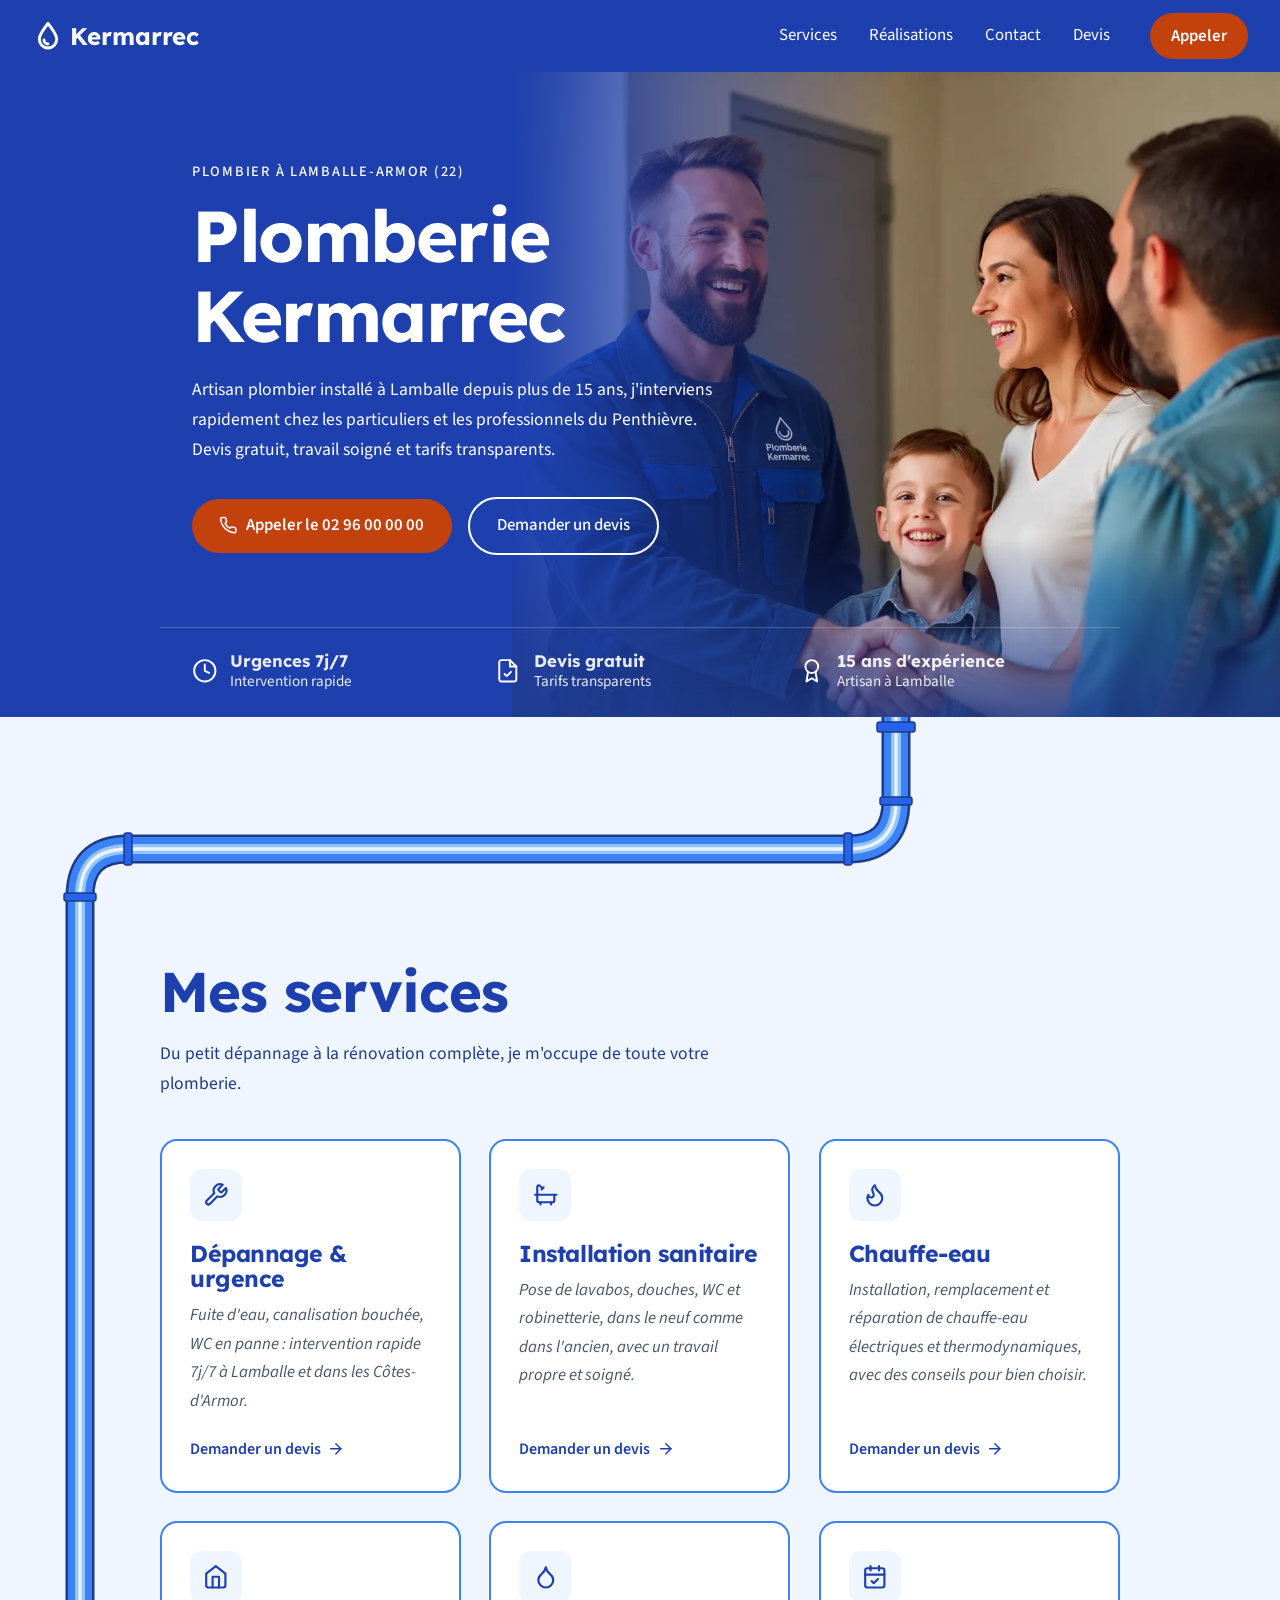
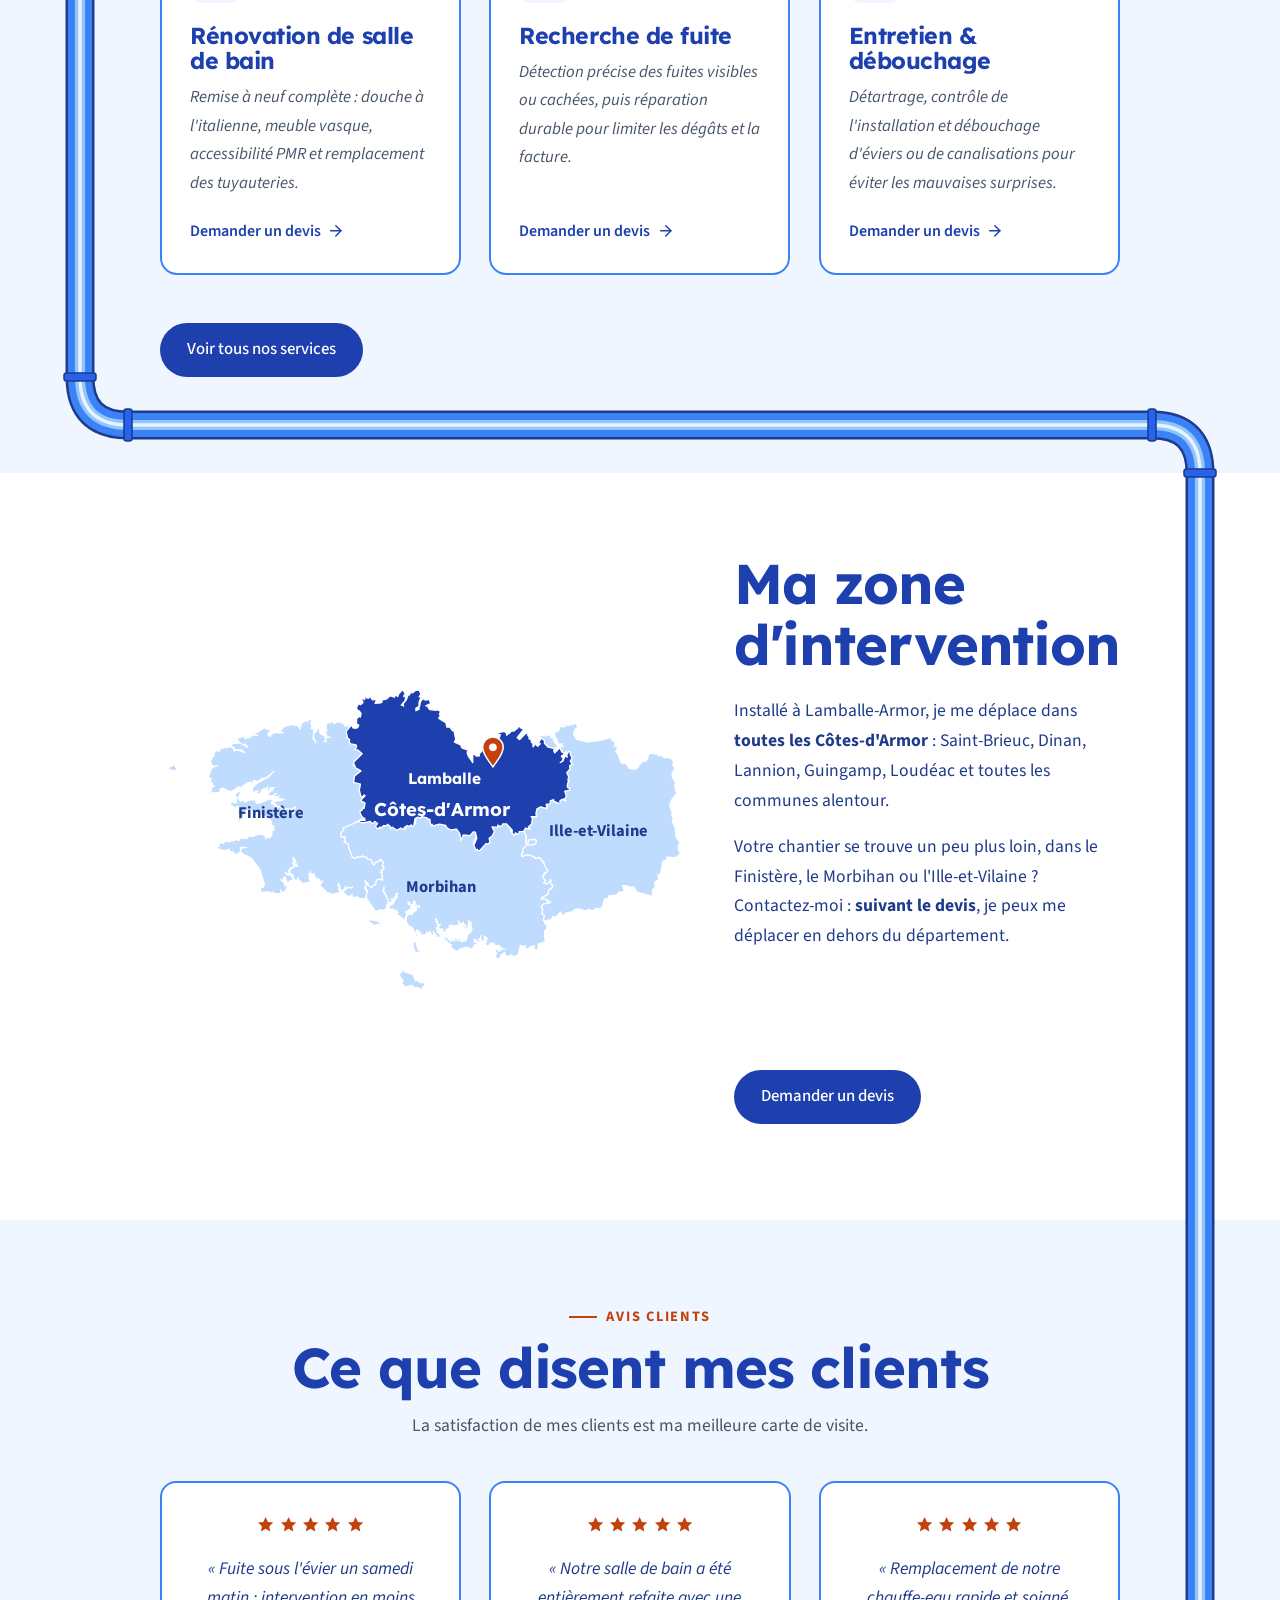
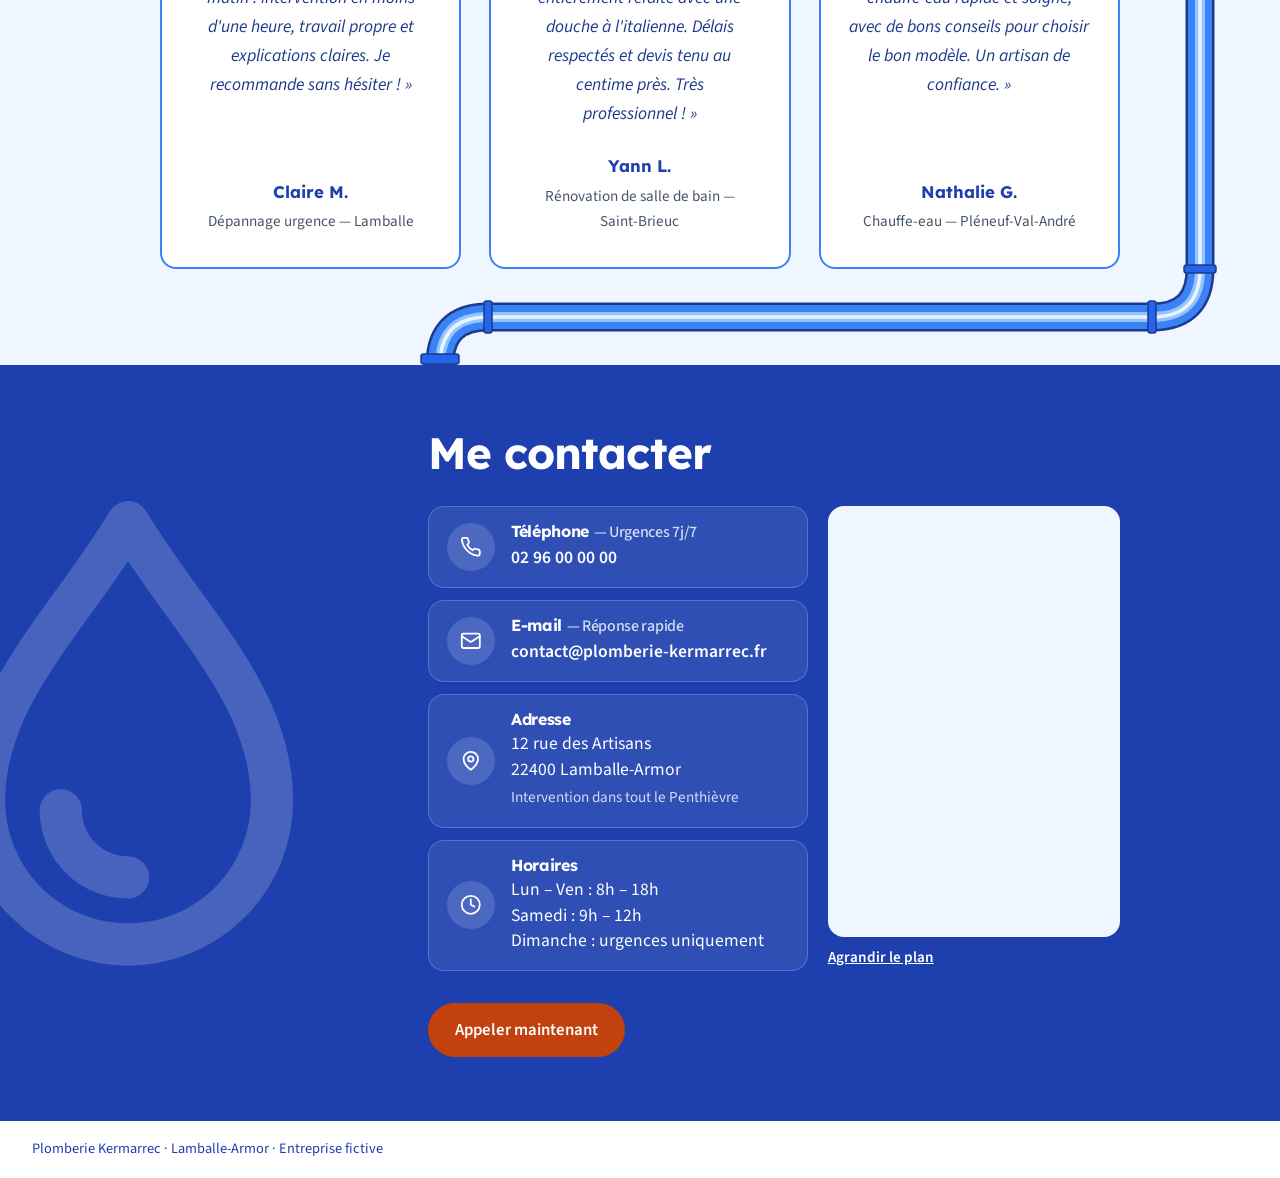
==== commit 3a6c85ff: "Ajoute la page « Nos réalisations » (galerie filtrable avec visionneuse) - 15 chantiers d'illustrati" ====
--- a/index.html
+++ b/index.html
@@ -22,6 +22,7 @@
     </a>
     <nav class="topbar__nav" aria-label="Navigation principale">
       <a href="services.html">Services</a>
+      <a href="realisations.html">Réalisations</a>
       <a href="#contact">Contact</a>
       <a href="devis.html">Devis</a>
     </nav>
--- a/style.css
+++ b/style.css
@@ -305,14 +305,57 @@
   pointer-events: none;
 }
 
+/* Le tuyau : couches superposées pour un effet de tube arrondi */
 .thread path {
   fill: none;
-  stroke: var(--blue-light);
-  stroke-linecap: round;
+  stroke-linecap: butt;
   stroke-linejoin: round;
   stroke-dasharray: 1 2;
-  stroke-dashoffset: 1.01;
+  stroke-dashoffset: var(--draw, 1.01);
   transition: stroke-dashoffset 0.15s linear;
+}
+
+.thread .thread__probe {
+  visibility: hidden;
+}
+
+.thread .thread__edge {
+  stroke: var(--blue-dark);
+}
+
+.thread .thread__body {
+  stroke: var(--blue-light);
+}
+
+.thread .thread__shine {
+  stroke: #93c5fd;
+}
+
+.thread .thread__glint {
+  stroke: rgba(255, 255, 255, 0.8);
+}
+
+/* Raccords (manchons et collerettes) qui apparaissent quand le tuyau les atteint */
+.thread__fitting {
+  fill: #2563eb;
+  stroke: var(--blue-dark);
+  stroke-width: 1.5;
+  opacity: 0;
+  transform: scale(0.4);
+  transform-box: fill-box;
+  transform-origin: center;
+  transition: opacity 0.3s ease, transform 0.35s cubic-bezier(0.3, 1.6, 0.5, 1);
+}
+
+.thread__fitting.is-on {
+  opacity: 1;
+  transform: none;
+}
+
+@media (prefers-reduced-motion: reduce) {
+  .thread__fitting {
+    transition: none;
+  }
 }
 
 /* Le premier tuyau ne sert plus que d'espace réservé : le fil le remplace */
